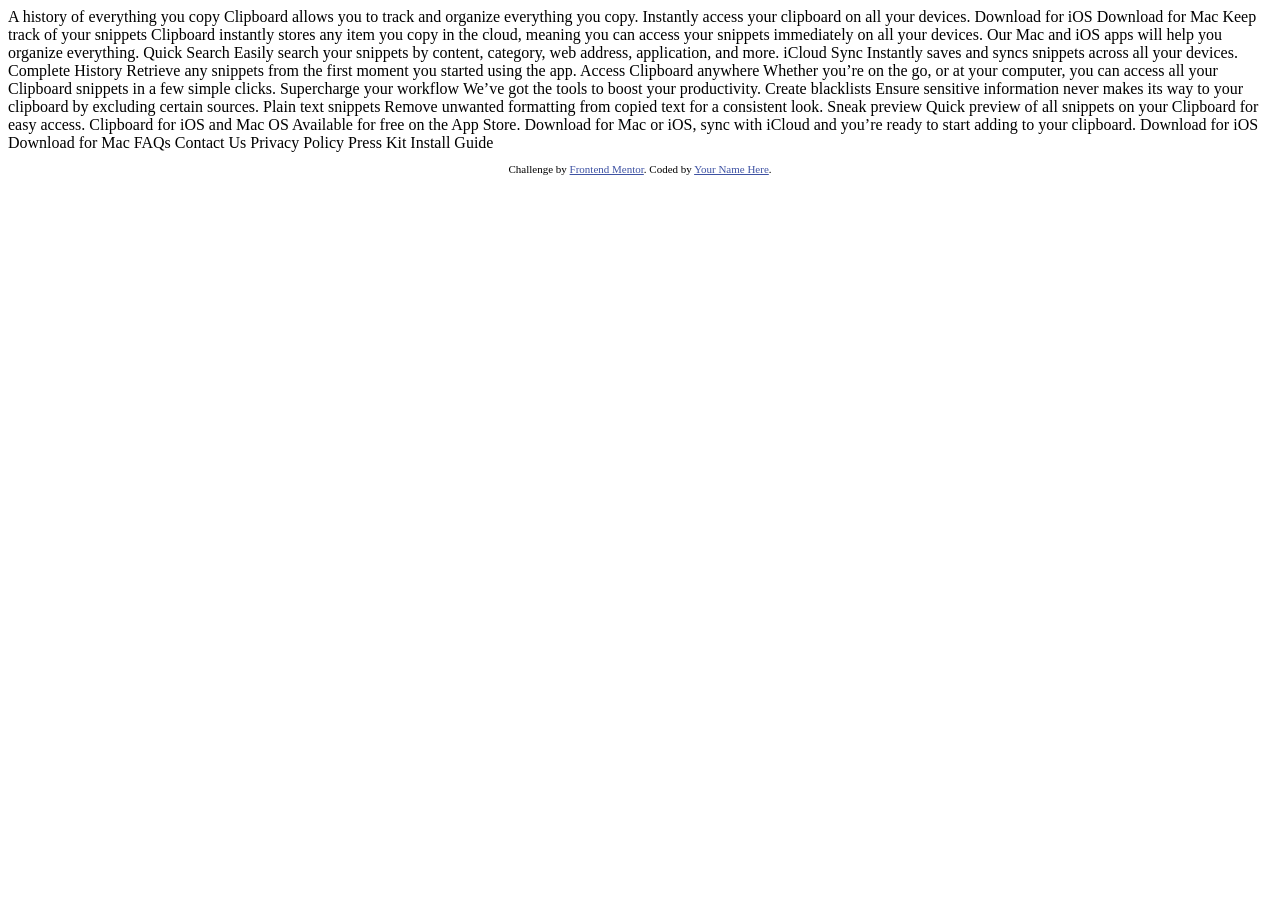
==== index.html @ 38773b44 "First real commit" ====
<!DOCTYPE html>
<html lang="en">
<head>
  <meta charset="UTF-8">
  <meta name="viewport" content="width=device-width, initial-scale=1.0"> <!-- displays site properly based on user's device -->

  <link rel="icon" type="image/png" sizes="32x32" href="./images/favicon-32x32.png">
  
  <title>Frontend Mentor | Clipboard landing page</title>

  <!-- Feel free to remove these styles or customise in your own stylesheet 👍 -->
  <style>
    .attribution { font-size: 11px; text-align: center; }
    .attribution a { color: hsl(228, 45%, 44%); }
  </style>
</head>
<body>

  A history of everything you copy

  Clipboard allows you to track and organize everything you 
  copy. Instantly access your clipboard on all your devices.

  Download for iOS
  Download for Mac

  Keep track of your snippets

  Clipboard instantly stores any item you copy in the cloud, 
  meaning you can access your snippets immediately on all your 
  devices. Our Mac and iOS apps will help you organize everything.

  Quick Search

  Easily search your snippets by content, category, web address, application, and more.

  iCloud Sync

  Instantly saves and syncs snippets across all your devices.

  Complete History

  Retrieve any snippets from the first moment you started using the app.

  Access Clipboard anywhere

  Whether you’re on the go, or at your computer, you can access all your Clipboard 
  snippets in a few simple clicks.

  Supercharge your workflow

  We’ve got the tools to boost your productivity.

  Create blacklists

  Ensure sensitive information never makes its way to your clipboard by excluding certain sources.

  Plain text snippets

  Remove unwanted formatting from copied text for a consistent look.

  Sneak preview

  Quick preview of all snippets on your Clipboard for easy access.

  Clipboard for iOS and Mac OS

  Available for free on the App Store. Download for Mac or iOS, sync with iCloud 
  and you’re ready to start adding to your clipboard.

  Download for iOS
  Download for Mac

  FAQs
  Contact Us
  Privacy Policy
  Press Kit
  Install Guide
  
  <footer>
    <p class="attribution">
      Challenge by <a href="https://www.frontendmentor.io?ref=challenge" target="_blank">Frontend Mentor</a>. 
      Coded by <a href="#">Your Name Here</a>.
    </p>
  </footer>
</body>
</html>
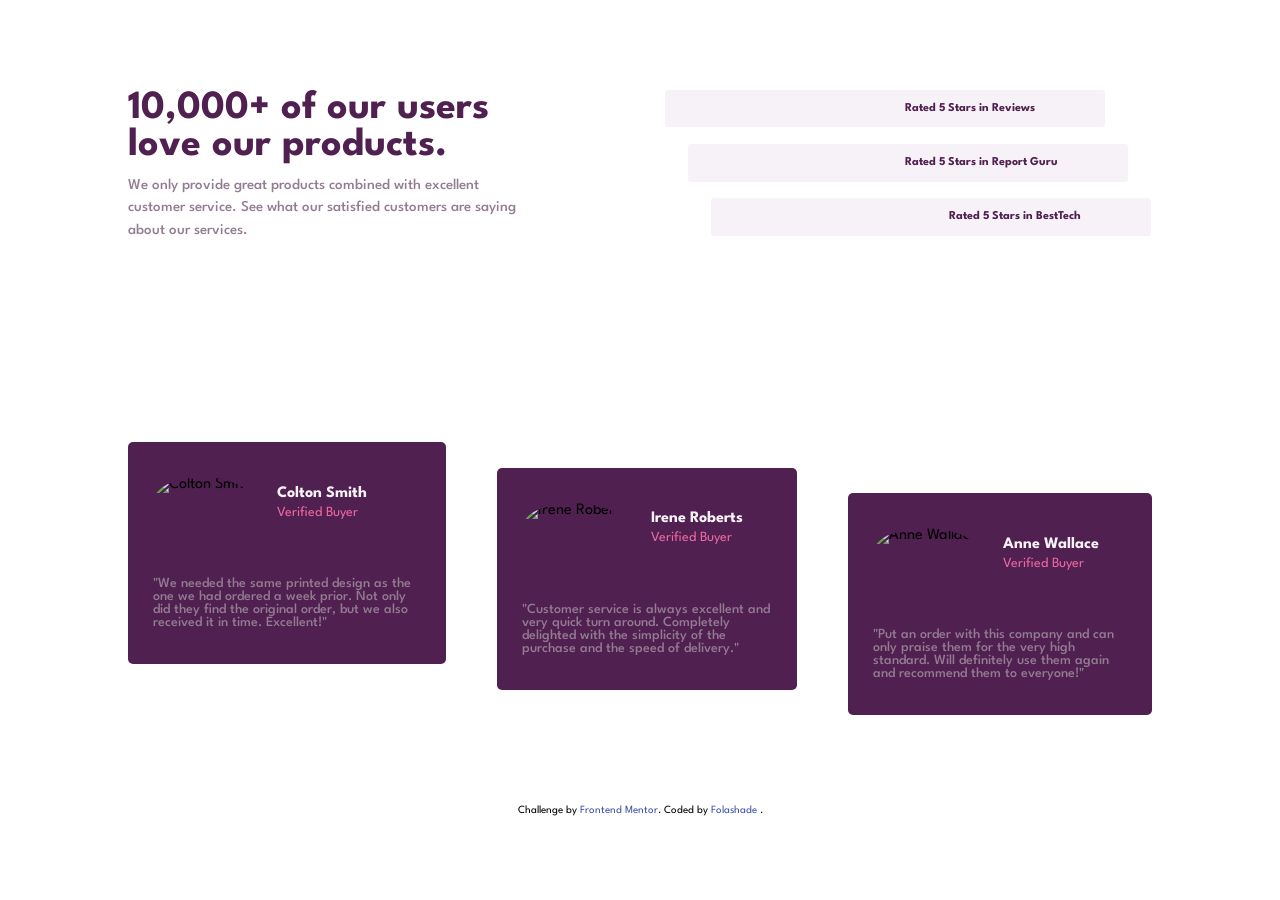
==== commit dae635fe: "HTML code updated, CSS file added" ====
--- a/index.html
+++ b/index.html
@@ -1,87 +1,131 @@
 <!DOCTYPE html>
 <html lang="en">
-<head>
-  <meta charset="UTF-8">
-  <meta name="viewport" content="width=device-width, initial-scale=1.0"> <!-- displays site properly based on user's device -->
+  <head>
+    <meta charset="UTF-8" />
+    <meta name="viewport" content="width=device-width, initial-scale=1.0" />
+    <!-- displays site properly based on user's device -->
 
-  <link rel="icon" type="image/png" sizes="32x32" href="./images/favicon-32x32.png">
+    <link
+      rel="icon"
+      type="image/png"
+      sizes="32x32"
+      border-radius = "50%"
+      href="./images/cover.png"
+    />
+    <link rel="stylesheet" href="index.css">
+
+    <title>Frontend Mentor | Social proof section</title>
+
+    <!-- Feel free to remove these styles or customise in your own stylesheet 👍 -->
+    <style>
+      .attribution {
+        font-size: 11px;
+        text-align: center;
+      }
+      .attribution a {
+        color: hsl(228, 45%, 44%);
+        text-decoration: none;
+      }
+    </style>
+  </head>
+  <body>
+    <div class="container">
+      <div class="one">
+      <h1> 
+        10,000+ of our users love our products.
+      </h1>
+      <p class="one-one">
+        We only provide great products combined with excellent customer service.
+        See what our satisfied customers are saying about our services.
+      </p>
+      </div>
+      <div class="two">
+        <div class="two-one">
+         <div> <img src="images/icon-star.svg" class="star" alt="">
+            <img src="images/icon-star.svg" class="star" alt="">
+            <img src="images/icon-star.svg" class="star" alt="">
+            <img src="images/icon-star.svg" class="star" alt="">
+            <img src="images/icon-star.svg" class="star" alt="">
+          </div>
+          <p>Rated 5 Stars in Reviews</p>
+        </div>
+      
+        <div class="two-two">
+         <div> <img src="images/icon-star.svg" class="star" alt="">
+            <img src="images/icon-star.svg" class="star" alt="">
+            <img src="images/icon-star.svg" class="star" alt="">
+            <img src="images/icon-star.svg" class="star" alt="">
+            <img src="images/icon-star.svg" class="star" alt="">
+          </div>
+          <p>Rated 5 Stars in Report Guru</p> 
   
-  <title>Frontend Mentor | Clipboard landing page</title>
+      </div>
+      
+        <div class="two-three">
+         <div> <img src="images/icon-star.svg" class="star" alt="">
+            <img src="images/icon-star.svg" class="star" alt="">
+            <img src="images/icon-star.svg" class="star" alt="">
+            <img src="images/icon-star.svg" class="star" alt="">
+            <img src="images/icon-star.svg" class="star" alt="">
+          </div>
+          <p>Rated 5 Stars in BestTech</p>
+        </div>
+      
+    </div>
 
-  <!-- Feel free to remove these styles or customise in your own stylesheet 👍 -->
-  <style>
-    .attribution { font-size: 11px; text-align: center; }
-    .attribution a { color: hsl(228, 45%, 44%); }
-  </style>
-</head>
-<body>
+      <div class="three">
+    <div class="three-one">
+      <div class="stats">
+        <img src="images/image-colton.jpg" alt="Colton Smith" class="profile-image">
+        
+        <div class="name-status">
+          <p class="name">Colton Smith</p>
+          <p class="buyer">Verified Buyer</p>
+        </div>
 
-  A history of everything you copy
+      </div>
+      <p class="body">
+        "We needed the same printed design as the one we had ordered a week prior.
+        Not only did they find the original order, but we also received it in time.
+        Excellent!"
+      </p>
+    </div>
+    <div class="three-two">
+      <div class="stats">
+        <img src="images/image-irene.jpg" alt="Irene Roberts" class="profile-image">
+        <div class="name-status">
+          <p class="name">Irene Roberts</p>
+          <p class="buyer">Verified Buyer</p>
+        </div>
+      </div>
+      <p class="body">
+        "Customer service is always excellent and very quick turn around. Completely
+        delighted with the simplicity of the purchase and the speed of delivery."
+      </p>
+    </div>
+    <div class="three-three">
+      <div class="stats">
+        <img src="images/image-anne.jpg" alt="Anne Wallace" class="profile-image">
+        <div class="name-status">
+          <p class="name">Anne Wallace</p>
+          <p class="buyer">Verified Buyer</p>
+        </div>
+      </div>
+      <p class="body">
+        "Put an order with this company and can only praise them for the very high
+        standard. Will definitely use them again and recommend them to everyone!"
+      </p>
+    </div>  
+      </div>
+    </div>
+  
+    
 
-  Clipboard allows you to track and organize everything you 
-  copy. Instantly access your clipboard on all your devices.
-
-  Download for iOS
-  Download for Mac
-
-  Keep track of your snippets
-
-  Clipboard instantly stores any item you copy in the cloud, 
-  meaning you can access your snippets immediately on all your 
-  devices. Our Mac and iOS apps will help you organize everything.
-
-  Quick Search
-
-  Easily search your snippets by content, category, web address, application, and more.
-
-  iCloud Sync
-
-  Instantly saves and syncs snippets across all your devices.
-
-  Complete History
-
-  Retrieve any snippets from the first moment you started using the app.
-
-  Access Clipboard anywhere
-
-  Whether you’re on the go, or at your computer, you can access all your Clipboard 
-  snippets in a few simple clicks.
-
-  Supercharge your workflow
-
-  We’ve got the tools to boost your productivity.
-
-  Create blacklists
-
-  Ensure sensitive information never makes its way to your clipboard by excluding certain sources.
-
-  Plain text snippets
-
-  Remove unwanted formatting from copied text for a consistent look.
-
-  Sneak preview
-
-  Quick preview of all snippets on your Clipboard for easy access.
-
-  Clipboard for iOS and Mac OS
-
-  Available for free on the App Store. Download for Mac or iOS, sync with iCloud 
-  and you’re ready to start adding to your clipboard.
-
-  Download for iOS
-  Download for Mac
-
-  FAQs
-  Contact Us
-  Privacy Policy
-  Press Kit
-  Install Guide
-  
-  <footer>
-    <p class="attribution">
-      Challenge by <a href="https://www.frontendmentor.io?ref=challenge" target="_blank">Frontend Mentor</a>. 
-      Coded by <a href="#">Your Name Here</a>.
-    </p>
-  </footer>
-</body>
-</html>+    <div class="attribution">
+      Challenge by
+      <a href="https://www.frontendmentor.io?ref=challenge" target="_blank"
+        >Frontend Mentor</a
+      >. Coded by <a href="https://github.com/ehadsaloF" target="blank">Folashade </a>.
+    </div>
+  </body>
+</html>
--- a/index.css
+++ b/index.css
@@ -0,0 +1,626 @@
+@import url('https://fonts.googleapis.com/css2?family=Spartan:wght@400;500;600;700&display=swap');
+*{
+    box-sizing: border-box;
+    padding: 0%;
+    margin: 0%;
+    font-family: 'Spartan', 'Sans-serif';
+}
+body{
+    background-color: hsl(0, 0%, 100%);
+    background-image: url('images/bg-pattern-top-desktop.svg'), url('images/bg-pattern-bottom-desktop.svg');
+    background-position: -850px -80px ,170px 20px;
+    background-repeat: no-repeat, no-repeat;
+    background-size: cover;
+}
+.container{
+    display: grid;
+    width: 80%;
+    margin: 7% auto;
+    grid-template-columns: repeat(2,1fr);
+    grid-template-areas: "one two"
+                          "three three" ;
+    gap: 50px;
+}
+.one{
+    grid-area: one;
+    padding-right: 20%;
+}
+h1{
+    color: hsl(300, 43%, 22%);
+    font-family: 'Spartan', 'Sans-serif';
+    font-weight: 700;
+    padding-bottom: 30px;
+    font-size: 75px;
+}
+.one-one{
+    color: hsl(303, 10%, 53%);
+    font-family: 'Spartan', 'sans-serif';
+    font-size: 30px;
+    font-weight: 500;
+    line-height: 1.5em;
+}
+.two{
+    grid-area: two;
+    display: flex;
+    flex-direction: column;
+    
+    /* padding-right: 5%; */
+}
+.two-one{
+    display: flex;
+    flex-direction: row;
+    justify-content: space-between;
+    align-items: center;
+    height:25% ;
+    padding-left: 5%;
+    padding-right: 15%;
+    margin-bottom: 3.5% ;
+    width: 95%;
+    border: none;
+    border-radius: 10px;
+    background-color: hsl(300, 24%, 96%);
+    
+}
+.two-two{
+    display: flex;
+    flex-direction: row;
+    justify-content: space-between;
+    align-items: center;
+    height:25% ;
+    padding-left: 5%;
+    padding-right: 10%;
+    margin-bottom: 3.5% ;
+    margin-left: 5%;
+    width: 95%;
+    border: none;
+    border-radius: 10px;
+    background-color: hsl(300, 24%, 96%);
+}
+.two-three{
+    display: flex;
+    flex-direction: row;
+    justify-content: space-between;
+    align-items: center;
+    height:25% ;
+    padding-left: 5%;
+    padding-right: 10%;
+    margin-left: 10%;
+    width: 95%; 
+    border: none;
+    border-radius: 10px;
+    background-color: hsl(300, 24%, 96%);
+}
+
+.two-one p{
+    color: hsl(300, 43%, 22%);
+    font-size: 20px;
+    font-weight: 700;
+}
+.two-two p{
+    color: hsl(300, 43%, 22%);
+    font-size: 20px;
+    font-weight: 700;
+}
+.two-three p{
+    color: hsl(300, 43%, 22%);
+    font-size: 20px;
+    font-weight: 700;
+}
+.star{
+    padding-right: 7px;
+    height: 18px;
+}
+.three{
+    grid-area: three;
+    display: flex;
+    flex-direction: row;
+    justify-content: space-evenly;
+    align-items: center;
+    margin-top: 100px;
+}
+.three-one{
+    border: none;
+    border-radius: 15px;
+    padding: 50px 45px;
+    background-color: hsl(300, 43%, 22%);
+    margin-right: 5%;
+}
+.three-two{
+    border: none;
+    border-radius: 15px;
+    padding: 50px 45px;
+    background-color: hsl(300, 43%, 22%);
+    margin-right: 5%;
+    margin-top: 5%;
+}
+.three-three{
+    border: none;
+    border-radius: 15px;
+    padding: 50px 45px;
+    background-color: hsl(300, 43%, 22%); 
+    margin-top: 10%;  
+}
+.stats{
+    display: flex;
+    flex-direction: row;
+    align-items: center;
+    margin-bottom: 60px;
+}
+.profile-image{
+    border: none;
+    border-radius: 50%;
+    height: 80px;
+    margin-right: 40px;
+}
+.name{
+    color: hsl(300, 24%, 96%);
+    font-weight: 700;
+    font-size: 26px;
+    padding-bottom: 10px;
+}
+.buyer{
+    color: hsl(333, 80%, 67%);
+    font-weight: 400;
+    font-size: 22px;
+}
+.body{
+    color: hsl(303, 10%, 53%);
+    font-size: 28px ;
+    font-weight: 500;
+}
+
+@media screen and (max-width: 1502px){
+    body{
+        background-color: hsl(0, 0%, 100%);
+        background-image: url('images/bg-pattern-top-desktop.svg'), url('images/bg-pattern-bottom-desktop.svg');
+        background-position: -850px -80px ,170px 20px;
+        background-repeat: no-repeat, no-repeat;
+        background-size: cover;
+    }
+    .container{
+        display: grid;
+        width: 80%;
+        margin: 7% auto;
+        grid-template-columns: repeat(2,1fr);
+        grid-template-areas: "one two"
+                              "three three" ;
+        gap: 50px;
+    }
+    .one{
+        grid-area: one;
+        padding-right: 20%;
+    }
+    h1{
+        color: hsl(300, 43%, 22%);
+        font-family: 'Spartan', 'Sans-serif';
+        font-weight: 700;
+        padding-bottom: 10px;
+        font-size: 40px;
+    }
+    .one-one{
+        color: hsl(303, 10%, 53%);
+        font-family: 'Spartan', 'sans-serif';
+        font-size: 15px;
+        font-weight: 500;
+        line-height: 1.5em;
+    }
+    .two{
+        grid-area: two;
+        display: flex;
+        flex-direction: column;
+        padding-right: 5%;
+    }
+    .two-one{
+        display: flex;
+        flex-direction: row;
+        justify-content: space-between;
+        align-items: center;
+        height:25% ;
+        padding-left: 5%;
+        padding-right: 15%;
+        margin-bottom: 3.5% ;
+        width: 95%;
+        border: none;
+        border-radius: 3px;
+        background-color: hsl(300, 24%, 96%);
+        
+    }
+    .two-two{
+        display: flex;
+        flex-direction: row;
+        justify-content: space-between;
+        align-items: center;
+        height:25% ;
+        padding-left: 5%;
+        padding-right: 15%;
+        margin-bottom: 3.5% ;
+        margin-left: 5%;
+        width: 95%;
+        border: none;
+        border-radius: 3px;
+        background-color: hsl(300, 24%, 96%);
+    }
+    .two-three{
+        display: flex;
+        flex-direction: row;
+        justify-content: space-between;
+        align-items: center;
+        height:25% ;
+        padding-left: 5%;
+        padding-right: 15%;
+        margin-left: 10%;
+        width: 95%; 
+        border: none;
+        border-radius: 3px;
+        background-color: hsl(300, 24%, 96%);
+    }
+    
+    .two-one p{
+        color: hsl(300, 43%, 22%);
+        font-size: 12px;
+        font-weight: 700;
+    }
+    .two-two p{
+        color: hsl(300, 43%, 22%);
+        font-size: 12px;
+        font-weight: 700;
+    }
+    .two-three p{
+        color: hsl(300, 43%, 22%);
+        font-size: 12px;
+        font-weight: 700;
+    }
+    .star{
+        padding-right: 10px;
+        height: 15px;
+    }
+    .three{
+        grid-area: three;
+        display: flex;
+        flex-direction: row;
+        justify-content: space-evenly;
+        align-items: center;
+    }
+    .three-one{
+        border: none;
+        border-radius: 5px;
+        padding: 35px 25px;
+        background-color: hsl(300, 43%, 22%);
+        margin-right: 5%;
+    }
+    .three-two{
+        border: none;
+        border-radius: 5px;
+        padding: 35px 25px;
+        background-color: hsl(300, 43%, 22%);
+        margin-right: 5%;
+        margin-top: 5%;
+    }
+    .three-three{
+        border: none;
+        border-radius: 5px;
+        padding: 35px 25px;
+        background-color: hsl(300, 43%, 22%); 
+        margin-top: 10%;  
+    }
+    .stats{
+        display: flex;
+        flex-direction: row;
+        align-items: center;
+        margin-bottom: 50px;
+    }
+    .profile-image{
+        border: none;
+        border-radius: 50%;
+        height: 50px;
+        margin-right: 25px;
+    }
+    .name{
+        color: hsl(300, 24%, 96%);
+        font-weight: 700;
+        font-size: 16px;
+        padding-bottom: 5px;
+    }
+    .buyer{
+        color: hsl(333, 80%, 67%);
+        font-weight: 400;
+        font-size: 14px;
+    }
+    .body{
+        color: hsl(303, 10%, 53%);
+        font-size: 14px ;
+        font-weight: 500;
+    }
+} 
+@media screen and (max-width: 1251px) {
+    .two-one, .two-two, .two-three{
+        padding-right: 8%;
+    }
+    .two-one p, .two-two p, .two-three p{
+        font-size: 13px;
+    }
+    .star{
+        padding-right: 5px;
+        height: 15px;
+    }
+    .two{
+        padding-right: 5%;
+    }
+}
+@media screen and (max-width: 1101px) {
+    h1{
+        padding-bottom: 15px;
+    }
+    .two-one, .two-two, .two-three{
+        padding-right: 5%;
+        height: 20%;
+        font-size: 20px;
+        width: 100%;
+    }
+    .two-one p, .two-two p, .two-three p{
+        font-size: 12px;
+    }
+    .star{
+        padding-right: 5px;
+        height: 14px;
+    }
+    .two{
+        padding-right: 5%;
+        padding-top: 20px;
+    }
+    .three-three, .three-one, .three-two{
+        border: none;
+        border-radius: 10px;
+        padding: 30px 20px;
+        background-color: hsl(300, 43%, 22%); 
+    }
+    .stats{
+        display: flex;
+        flex-direction: row;
+        align-items: center;
+        margin-bottom: 35px;
+    }
+    .profile-image{
+        border: none;
+        border-radius: 50%;
+        height: 40px;
+        margin-right: 25px;
+    }
+    .name{
+        color: hsl(300, 24%, 96%);
+        font-weight: 700;
+        font-size: 14px;
+        padding-bottom: 5px;
+    }
+    .buyer{
+        color: hsl(333, 80%, 67%);
+        font-weight: 400;
+        font-size: 14px;
+    }
+    .body{
+        color: hsl(303, 10%, 53%);
+        font-size: 16px ;
+        font-weight: 500;
+    }
+}
+@media screen and (max-width: 963px) {
+    .container{
+        display: block;
+        position: relative;
+        width: 80%;
+        margin: 15% auto;
+    }
+    .two-one, .two-two, .two-three{
+        padding-right: 10%;
+        margin-bottom: 60px;
+    }
+    .two-one p, .two-two p, .two-three p{
+        font-size: 12px;
+    }
+    .one{
+        padding-right: 0;
+    }
+    h1{
+        text-align: center;
+        font-size: 55px;
+        margin-bottom: 40px;
+        padding-top: 30px;
+    }
+    .one-one{
+        text-align: center;
+        font-size: 25px;
+        margin-bottom: 50px;
+    }
+    .two{
+        padding-bottom: 50px;
+    }
+    .two-two , .two-three, .two-one{
+        height: 65px ;
+        padding:auto;
+        margin-bottom: 20px ;
+        width: 100%;
+        margin-left: 0;
+        display: flex;
+        flex-direction: column;
+        justify-content: center;
+        align-items: center;
+        padding-left: 0;
+         padding-right: 0%;
+    }
+    .two-two p , .two-three p, .two-one p{
+        padding-top: 10px;
+        font-size: 20px;
+    }
+    .star{
+        height: 20px;
+    }
+    .three{
+        grid-area: three;
+        display: flex;
+        flex-direction: column;
+        align-items: center;
+        /* margin-top: 35px; */
+    }
+    .three-one{
+        border: none;
+        border-radius: 10px;
+        padding: 30px 20px;
+        background-color: hsl(300, 43%, 22%);
+        margin-right: 0%;
+    }
+    .three-two{
+        border: none;
+        border-radius: 10px;
+        padding: 30px 20px;
+        background-color: hsl(300, 43%, 22%);
+        margin-top: 20px;
+        margin-right: 0%;
+    }
+    .three-three{
+        border: none;
+        border-radius: 10px;
+        padding: 30px 20px;
+        background-color: hsl(300, 43%, 22%); 
+        margin-top: 20px;  
+    }
+    .stats{
+        display: flex;
+        flex-direction: row;
+        align-items: center;
+        margin-bottom: 30px;
+    }
+    .profile-image{
+        border: none;
+        border-radius: 50%;
+        height: 50px;
+        margin-right: 15px;
+    }
+    .name{
+        color: hsl(300, 24%, 96%);
+        font-weight: 700;
+        font-size: 14px;
+        padding-bottom: 5px;
+    }
+    .buyer{
+        color: hsl(333, 80%, 67%);
+        font-weight: 400;
+        font-size: 12px;
+    }
+    .body{
+        color: hsl(303, 10%, 53%);
+        font-size: 18px ;
+        font-weight: 500;
+    }
+    .two{
+        padding-right: 0%;
+    }
+}
+@media screen and (max-width: 425px) {
+    body{
+        background-color: hsl(0, 0%, 100%);
+        background-image: url('images/bg-pattern-top-mobile.svg'), url('images/bg-pattern-bottom-mobile.svg');
+        background-position: 100%0% ,0%100%;
+        background-repeat: no-repeat, no-repeat;
+        background-size: cover;
+    }
+    .container{
+        display: block;
+        position: relative;
+        width: 80%;
+        margin: 15% auto;
+    }
+    .one{
+        padding-right: 0;
+    }
+    h1{
+        text-align: center;
+        font-size: 30px;
+        margin-bottom: 20px;
+        padding-top: 40px;
+    }
+    .one-one{
+     text-align: center;
+     font-size: 14px;
+     margin-bottom: 35px;
+    }
+    .two-two , .two-three, .two-one{
+        height: 40px ;
+        padding:auto;
+        margin-bottom: 35px ;
+        width: 100%;
+        margin-left: 0;
+        display: flex;
+        flex-direction: column;
+        justify-content: center;
+        align-items: center;
+        padding-left: 0;
+         padding-right: 0%;
+         height: 55px;
+    }
+    .two-two p , .two-three p, .two-one p{
+        padding-top: 7px;
+        font-size: 14px;
+    }
+    .three{
+        grid-area: three;
+        display: flex;
+        flex-direction: column;
+        align-items: center;
+        margin-top: 35px;
+    }
+    .three-one{
+        border: none;
+        border-radius: 5px;
+        padding: 25px 15px;
+        background-color: hsl(300, 43%, 22%);
+        margin-right: 0%;
+    }
+    .three-two{
+        border: none;
+        border-radius: 5px;
+        padding: 25px 15px;
+        background-color: hsl(300, 43%, 22%);
+        margin-top: 20px;
+        margin-right: 0%;
+    }
+    .three-three{
+        border: none;
+        border-radius: 5px;
+        padding: 25px 15px;
+        background-color: hsl(300, 43%, 22%); 
+        margin-top: 20px;  
+        width: 100%;
+    }
+    .stats{
+        display: flex;
+        flex-direction: row;
+        align-items: center;
+        margin-bottom: 15px;
+    }
+    .profile-image{
+        border: none;
+        border-radius: 50%;
+        height: 35px;
+        margin-right: 15px;
+    }
+    .name{
+        color: hsl(300, 24%, 96%);
+        font-weight: 700;
+        font-size: 12px;
+        padding-bottom: 5px;
+    }
+    .buyer{
+        color: hsl(333, 80%, 67%);
+        font-weight: 400;
+        font-size: 10px;
+    }
+    .body{
+        color: hsl(303, 10%, 53%);
+        font-size: 12px ;
+        font-weight: 500;
+    }
+    .two{
+        padding-right: 0%;
+    }
+
+}
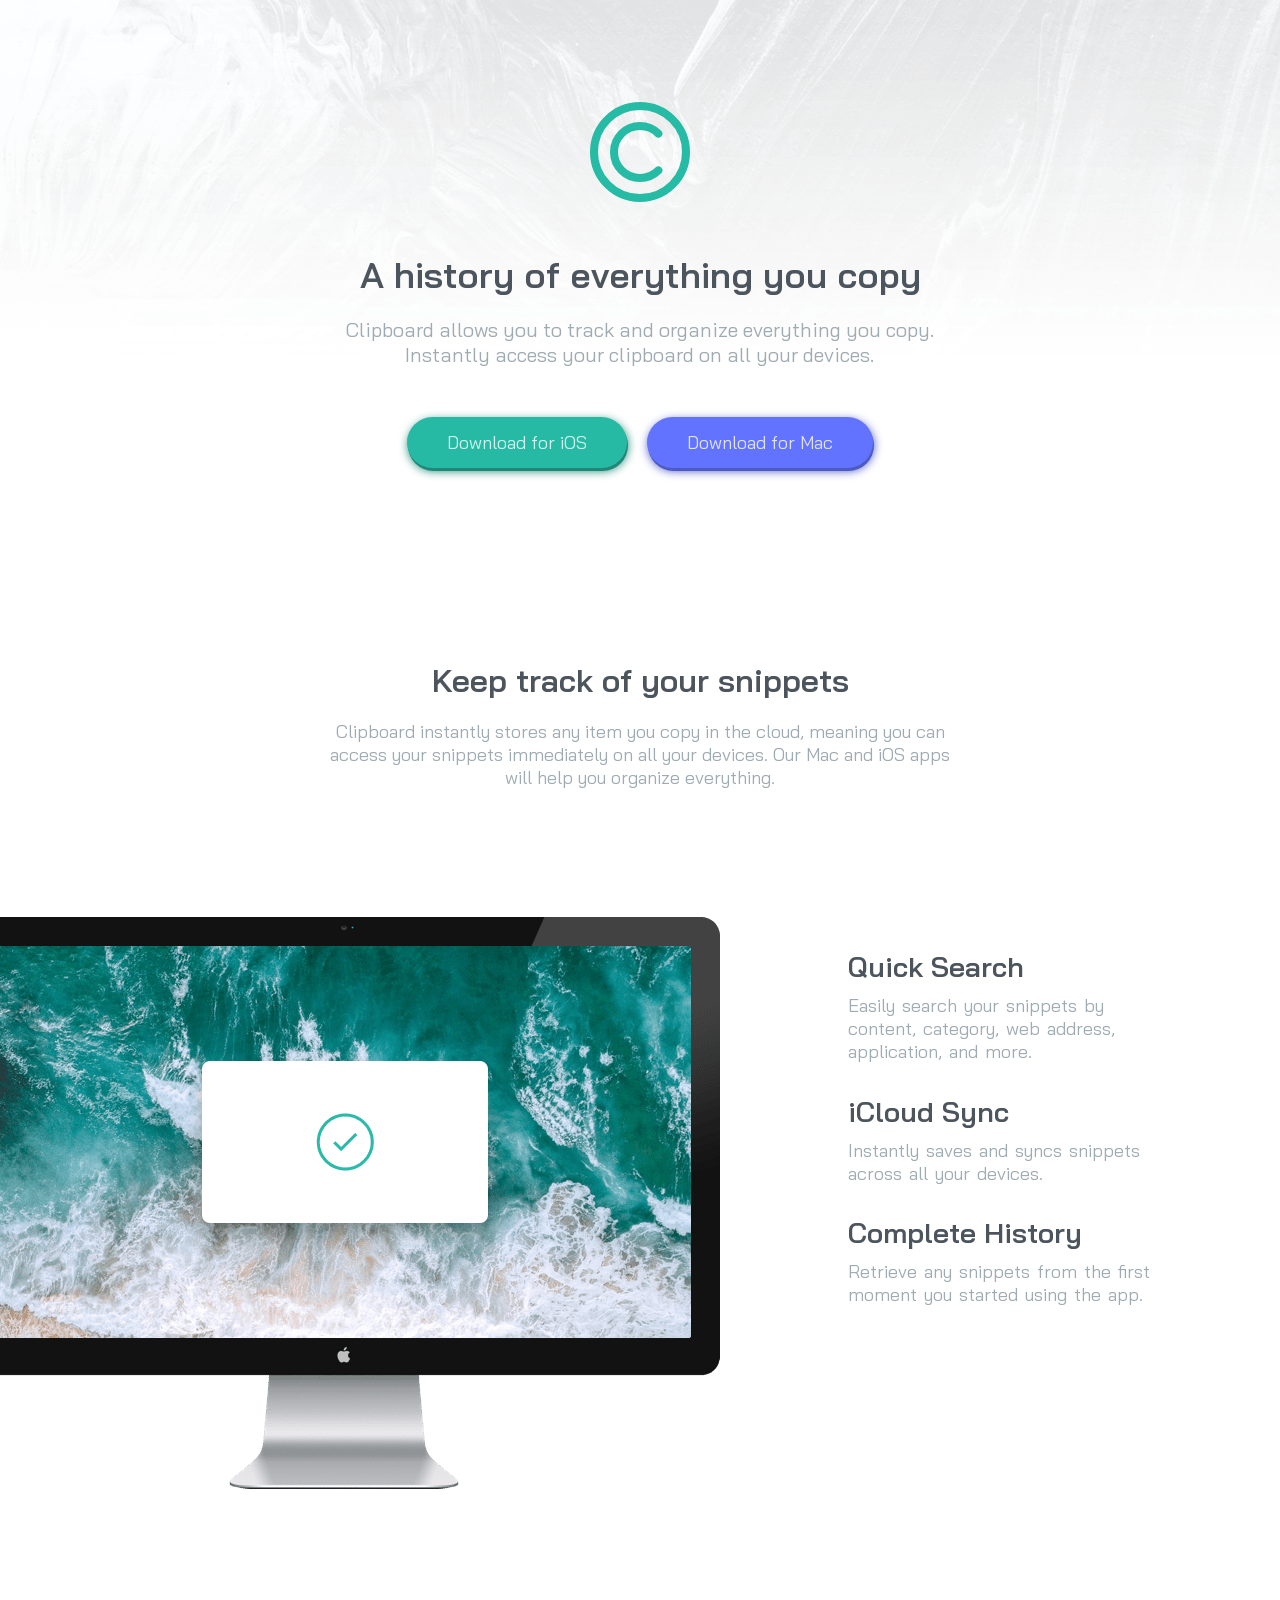
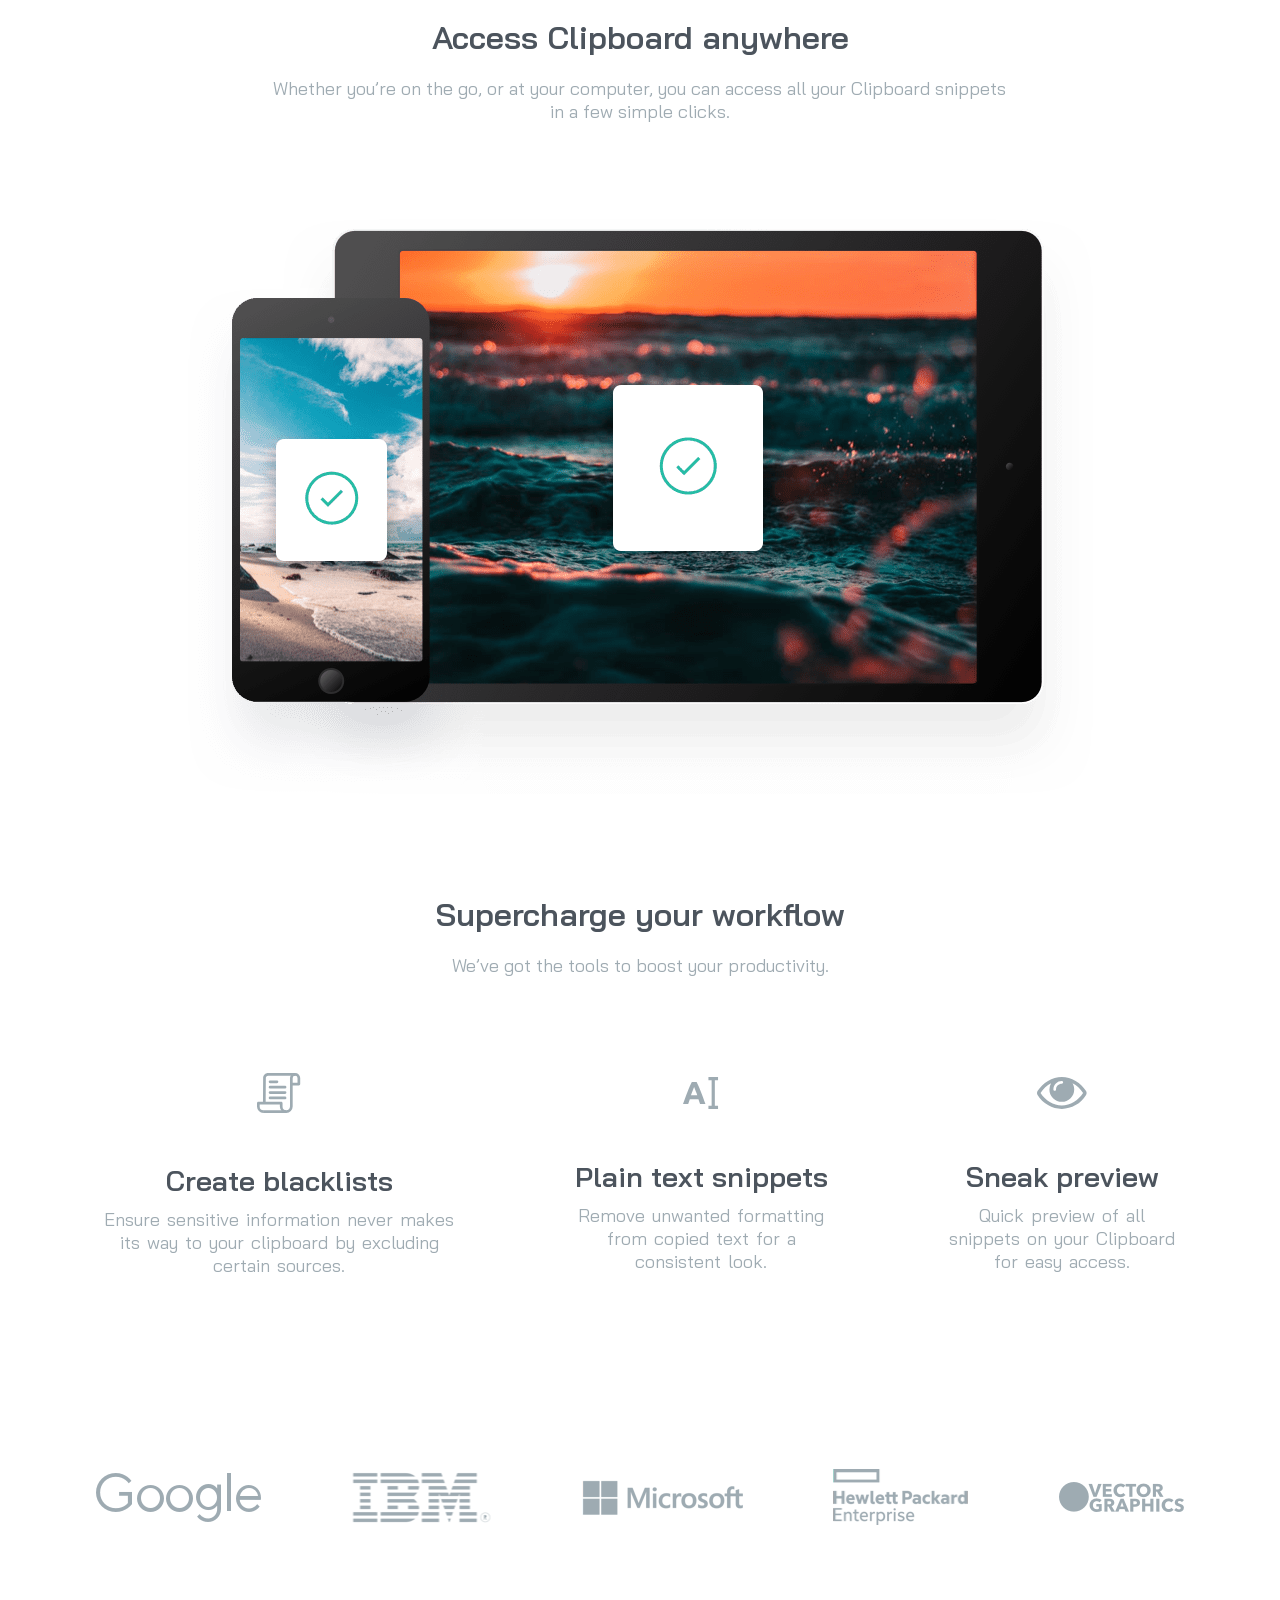
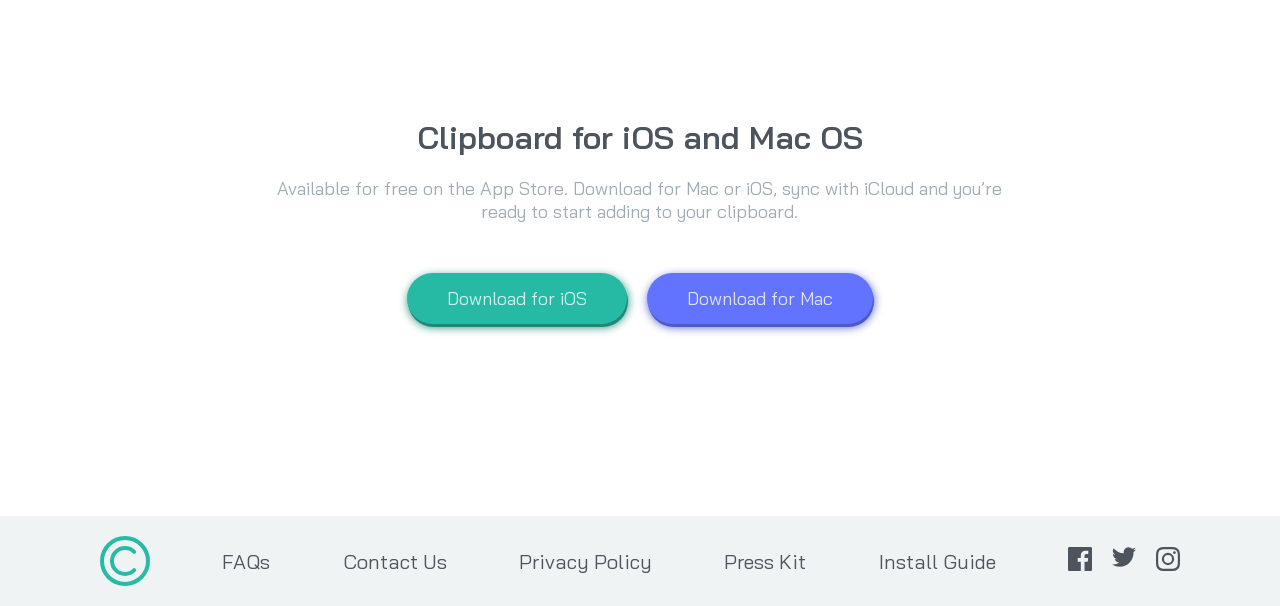
==== commit cc478922: "Third commit CSS done for 1440px screen size" ====
--- a/index.html
+++ b/index.html
@@ -1,131 +1,167 @@
 <!DOCTYPE html>
 <html lang="en">
-  <head>
-    <meta charset="UTF-8" />
-    <meta name="viewport" content="width=device-width, initial-scale=1.0" />
-    <!-- displays site properly based on user's device -->
+<head>
+  <meta charset="UTF-8">
+  <meta name="viewport" content="width=device-width, initial-scale=1.0"> <!-- displays site properly based on user's device -->
 
-    <link
-      rel="icon"
-      type="image/png"
-      sizes="32x32"
-      border-radius = "50%"
-      href="./images/cover.png"
-    />
-    <link rel="stylesheet" href="index.css">
+  <link rel="icon" type="image/png" sizes="32x32" href="./images/favicon-32x32.png">
+  <link rel="stylesheet" href="index.css">
+  <title>Frontend Mentor | Clipboard landing page</title>
 
-    <title>Frontend Mentor | Social proof section</title>
+  <!-- Feel free to remove these styles or customise in your own stylesheet 👍 -->
+  <style>
+    .attribution { font-size: 11px; text-align: center; }
+    .attribution a { color: hsl(228, 45%, 44%); }
+  </style>
+</head>
+<body>
+  <div class="container">
 
-    <!-- Feel free to remove these styles or customise in your own stylesheet 👍 -->
-    <style>
-      .attribution {
-        font-size: 11px;
-        text-align: center;
-      }
-      .attribution a {
-        color: hsl(228, 45%, 44%);
-        text-decoration: none;
-      }
-    </style>
-  </head>
-  <body>
-    <div class="container">
-      <div class="one">
-      <h1> 
-        10,000+ of our users love our products.
-      </h1>
-      <p class="one-one">
-        We only provide great products combined with excellent customer service.
-        See what our satisfied customers are saying about our services.
+    <div class="part-one">
+
+      <img src="images/logo.svg" alt="Clipboard Logo" class="clipboard">
+      <h1 class="one-one"> A history of everything you copy </h1>
+      <p class="one-two">
+        Clipboard allows you to track and organize everything you 
+        copy. Instantly access your clipboard on all your devices.
       </p>
-      </div>
-      <div class="two">
-        <div class="two-one">
-         <div> <img src="images/icon-star.svg" class="star" alt="">
-            <img src="images/icon-star.svg" class="star" alt="">
-            <img src="images/icon-star.svg" class="star" alt="">
-            <img src="images/icon-star.svg" class="star" alt="">
-            <img src="images/icon-star.svg" class="star" alt="">
-          </div>
-          <p>Rated 5 Stars in Reviews</p>
-        </div>
-      
-        <div class="two-two">
-         <div> <img src="images/icon-star.svg" class="star" alt="">
-            <img src="images/icon-star.svg" class="star" alt="">
-            <img src="images/icon-star.svg" class="star" alt="">
-            <img src="images/icon-star.svg" class="star" alt="">
-            <img src="images/icon-star.svg" class="star" alt="">
-          </div>
-          <p>Rated 5 Stars in Report Guru</p> 
   
-      </div>
-      
-        <div class="two-three">
-         <div> <img src="images/icon-star.svg" class="star" alt="">
-            <img src="images/icon-star.svg" class="star" alt="">
-            <img src="images/icon-star.svg" class="star" alt="">
-            <img src="images/icon-star.svg" class="star" alt="">
-            <img src="images/icon-star.svg" class="star" alt="">
-          </div>
-          <p>Rated 5 Stars in BestTech</p>
-        </div>
-      
     </div>
 
-      <div class="three">
-    <div class="three-one">
-      <div class="stats">
-        <img src="images/image-colton.jpg" alt="Colton Smith" class="profile-image">
-        
-        <div class="name-status">
-          <p class="name">Colton Smith</p>
-          <p class="buyer">Verified Buyer</p>
+    <div class="buttons">
+      <button class="button-ios">Download for iOS</button>
+      <button class="button-mac">Download for Mac</button>
+    </div>
+
+    <div class="part-two">
+      <h2 class="two-one">Keep track of your snippets</h2>
+      <p class="two-two">
+        Clipboard instantly stores any item you copy in the cloud, 
+       meaning you can access your snippets immediately on all your 
+      devices. Our Mac and iOS apps will help you organize everything.
+      </p>
+
+    </div>
+    
+    <div class="part-three">
+      <img src="images/image-computer.png" alt="Computer Image" class="computer-img">
+      <div class="three-one">
+        <div class="three-one-one">
+          <h3 class="three-one-text">
+            Quick Search
+          </h3>
+          <p class="three-one-small-text">
+            Easily search your snippets by content, category, web address, application, and more.
+          </p>  
         </div>
-
+        <div class="three-one-two">
+          <h3 class="three-one-text">
+            iCloud Sync
+          </h3>
+          <p class="three-one-small-text">
+            Instantly saves and syncs snippets across all your devices.
+          </p>
+        </div>  
+        <div class="three-one-three">
+          <h3 class="three-one-text">
+            Complete History
+          </h3>
+          <p class="three-one-small-text">
+            Retrieve any snippets from the first moment you started using the app.
+          </p>
+        </div>
       </div>
-      <p class="body">
-        "We needed the same printed design as the one we had ordered a week prior.
-        Not only did they find the original order, but we also received it in time.
-        Excellent!"
+    </div>
+    <div class="part-four">
+      <h2 class="four-one">
+        Access Clipboard anywhere
+      </h2>
+      <p class="four-two">
+        Whether you’re on the go, or at your computer, you can access all your Clipboard 
+        snippets in a few simple clicks.
+      </p>
+    
+    </div>
+    <div class="part-five">
+      <img src="images/image-devices.png" alt="Devices Image" class="devices-image">
+    </div>
+    <div class="part-six">
+      <h2 class="six-one">
+        Supercharge your workflow
+      </h2>
+      <p class="six-two">
+        We’ve got the tools to boost your productivity.
       </p>
     </div>
-    <div class="three-two">
-      <div class="stats">
-        <img src="images/image-irene.jpg" alt="Irene Roberts" class="profile-image">
-        <div class="name-status">
-          <p class="name">Irene Roberts</p>
-          <p class="buyer">Verified Buyer</p>
-        </div>
+    <div class="part-seven">
+      <div class="seven-one">
+        <img src="images/icon-blacklist.svg" alt="Icons" class="icon">
+        <h4 class="seven-head">
+          Create blacklists
+        </h4>
+        <p class="seven-body">
+          Ensure sensitive information never makes its way to your clipboard by excluding certain sources.
+        </p>
       </div>
-      <p class="body">
-        "Customer service is always excellent and very quick turn around. Completely
-        delighted with the simplicity of the purchase and the speed of delivery."
-      </p>
+      <div class="seven-one">
+        <img src="images/icon-text.svg" alt="Icons" class="icon">
+        <h4 class="seven-head">
+          Plain text snippets
+        </h4>
+        <p class="seven-body">
+          Remove unwanted formatting from copied text for a consistent look.
+        </p>
+      </div>
+      <div class="seven-one-three">
+        <img src="images/icon-preview.svg" alt="Icons" class="icon">
+        <h4 class="seven-head">
+          Sneak preview
+        </h4>
+        <p class="seven-body">
+          Quick preview of all snippets on your Clipboard for easy access.
+        </p>
+      </div>  
     </div>
-    <div class="three-three">
-      <div class="stats">
-        <img src="images/image-anne.jpg" alt="Anne Wallace" class="profile-image">
-        <div class="name-status">
-          <p class="name">Anne Wallace</p>
-          <p class="buyer">Verified Buyer</p>
-        </div>
+    <div class="part-eight">
+      <img src="images/logo-google.png" alt="Google Logo" class="logos">
+      <img src="images/logo-ibm.png" alt="IBM Logo" class="logos">
+      <img src="images/logo-microsoft.png" alt="Microsoft Logo" class="logos">
+      <img src="images/logo-hp.png" alt="HP Logo" class="logos">
+      <img src="images/logo-vector-graphics.png" alt="Vector Graphics Logo" class="logos">  
+    </div>
+    <div class="part-nine">
+      <h3 class="nine-one">Clipboard for iOS and Mac OS</h3> 
+      <p class="nine-two">Available for free on the App Store. Download for Mac or iOS, sync with iCloud 
+        and you’re ready to start adding to your clipboard.</p>
+    </div>
+    <div class="buttons">
+      <button class="button-ios">Download for iOS</button>
+      <button class="button-mac">Download for Mac</button>
+    </div>
+    <footer>
+      <img src="images/logo.svg" alt="Clipboard Logo" class="footer-logo">
+      <ul>
+        <li><a href="#"> FAQs </li></a>        
+        <li><a href="#"> Contact Us</li></a>
+        <li><a href="#"> Privacy Policy</li></a>
+        <li><a href="#"> Press Kit</li></a>
+        <li><a href="#"> Install Guide</li></a>
+      </ul>
+      <div class="socials">
+        <a href="https://facebook.com"> <img src="images/icon-facebook.svg" alt="Facebook Logo" class="social-logo"></a>
+        <a href="hhtps://twitter.com"> <img src="images/icon-twitter.svg" alt="Twitter Logo" class="social-logo"></a>
+        <a href="https://instagram.com"> <img src="images/icon-instagram.svg" alt="Instagram Logo" class="social-logo-t"></a>  
       </div>
-      <p class="body">
-        "Put an order with this company and can only praise them for the very high
-        standard. Will definitely use them again and recommend them to everyone!"
-      </p>
-    </div>  
-      </div>
-    </div>
+    </footer>
+  </div>
+ 
+
   
-    
-
-    <div class="attribution">
-      Challenge by
-      <a href="https://www.frontendmentor.io?ref=challenge" target="_blank"
-        >Frontend Mentor</a
-      >. Coded by <a href="https://github.com/ehadsaloF" target="blank">Folashade </a>.
-    </div>
-  </body>
-</html>
+  <!-- <footer>
+    <p class="attribution">
+      Challenge by <a href="https://www.frontendmentor.io?ref=challenge" target="_blank">Frontend Mentor</a>. 
+      Coded by <a href="#">Your Name Here</a>.
+    </p>
+  </footer> -->
+</body>
+</html>
--- a/index.css
+++ b/index.css
@@ -1,626 +1,277 @@
-@import url('https://fonts.googleapis.com/css2?family=Spartan:wght@400;500;600;700&display=swap');
+@import url('https://fonts.googleapis.com/css2?family=Bai+Jamjuree:ital,wght@0,400;1,600&display=swap');
 *{
     box-sizing: border-box;
     padding: 0%;
     margin: 0%;
-    font-family: 'Spartan', 'Sans-serif';
+    text-decoration: none;
+    font-family:'Bai Jamjuree', sans-serif;
+    
 }
 body{
-    background-color: hsl(0, 0%, 100%);
-    background-image: url('images/bg-pattern-top-desktop.svg'), url('images/bg-pattern-bottom-desktop.svg');
-    background-position: -850px -80px ,170px 20px;
-    background-repeat: no-repeat, no-repeat;
-    background-size: cover;
+    background-image: url('images/bg-header-desktop.png');
+    background-repeat: no-repeat;
+    background-size: auto;
 }
 .container{
-    display: grid;
+    display: flex;
+    flex-direction: column;
+    align-items: center;
+    width: 100%;
+    margin: 8% auto 0% auto;
+}
+.part-one{
+    display: flex;
+    flex-direction: column;
+    align-items: center;
+}
+.clipboard{
+    height: 100px;
+}
+.one-one{
+    font-size: 36px;
+    font-weight: 600;
+    color: hsl(210, 10%, 33%) ;
+    margin-top: 50px;
+}
+.one-two{
+    font-size: 20px;
+    font-weight: 400;
+    color: hsl(201, 11%, 66%) ;
+    margin-top: 20px;
+    text-align: center;
+    width: 60%;
+}
+.buttons{
+    margin-top: 50px;
+    display: flex;
+    flex-direction: row;
+    align-items: center;
+    margin-bottom: 15%;
+}
+.button-ios{
+    border:none;
+    border-radius: 50px;
+    padding: 14px 40px;
+    font-size: 18px;
+    color:rgba(255, 255, 255, 0.8) ;
+    margin-right: 20px;
+    background-color: hsl(171, 66%, 44%);
+    box-shadow: 1px 3px 10px 0px hsl(171deg 60% 33%), 
+                1px 3px 0px 0px hsl(171deg 60% 33%);
+    transition: 75ms;
+    cursor: pointer;
+}
+.button-ios:hover{
+    transition: 75ms;
+    background-color: hsla(171, 66%, 44%, 0.8);
+    box-shadow: 1px 3px 10px 0px hsl(171deg 60% 33%, 0.8), 
+                1px 3px 0px 0px hsl(171deg 60% 33%, 0.8);
+}
+.button-mac{
+    border:none;
+    border-radius: 50px;
+    padding: 14px 40px;
+    font-size: 18px;
+    color:rgba(255, 255, 255, 0.8) ;
+    background-color: hsl(233, 100%, 69%); 
+    box-shadow: 1px 3px 10px 0px hsl(233deg 48% 53%), 
+                1px 3px 0px 0px hsl(233deg 48% 53%);
+    transition: 75ms; 
+    cursor: pointer;
+}
+.button-mac:hover{
+    transition: 75ms;
+    background-color: hsl(233, 100%, 69%, 0.8); 
+    box-shadow: 1px 3px 10px 0px hsl(233deg 48% 53%, 0.8), 
+                1px 3px 0px 0px hsl(233deg 48% 53%, 0.8); 
+}
+.part-two{
+    display: flex;
+    flex-direction: column;
+    align-items: center;
+    margin-bottom: 10%;
+}
+.two-one{
+    font-size: 32px;
+    font-weight: 600;
+    color: hsl(210, 10%, 33%) ;
+}
+.two-two{
+    font-size: 18px;
+    font-weight: 400;
+    color: hsl(201, 11%, 66%) ;
+    margin-top: 20px;
+    text-align: center;
+    width: 50%;
+}
+.part-three{
+    display: flex;
+    flex-direction: row;
+    justify-content: space-between;
+    margin-bottom: 10%;
+}
+.computer-img{
+    height: 55%;
+    margin-left: -2.5%;
+    margin-right: 10%;
+}
+.three-one{
+    margin-top: 2.5%;
+    display: flex;
+    flex-direction: column;
+}
+.three-one-one, .three-one-two, .three-one-three{
+    display: flex;
+    flex-direction: column;
+    justify-content: flex-start;
+    width: 70%;
+}
+.three-one-text{
+    font-size: 28px;
+    font-weight: 600;
+    color: hsl(210, 10%, 33%) ;
+    margin-bottom: 10px;
+}
+.three-one-small-text{
+    font-size: 18px;
+    font-weight: 400;
+    word-spacing: 2px;
+    color: hsl(201, 11%, 66%) ;
+    margin-bottom: 10%;
+}
+.part-four{
+    display: flex;
+    flex-direction: column;
+    align-items: center;
+    margin-bottom: 7.5%;
+}
+.four-one{
+    font-size: 32px;
+    font-weight: 600;
+    color: hsl(210, 10%, 33%) ; 
+}
+.four-two{
+    font-size: 18px;
+    font-weight: 400;
+    color: hsl(201, 11%, 66%) ;
+    margin-top: 20px;
+    text-align: center;
     width: 80%;
-    margin: 7% auto;
-    grid-template-columns: repeat(2,1fr);
-    grid-template-areas: "one two"
-                          "three three" ;
-    gap: 50px;
-}
-.one{
-    grid-area: one;
-    padding-right: 20%;
-}
-h1{
-    color: hsl(300, 43%, 22%);
-    font-family: 'Spartan', 'Sans-serif';
-    font-weight: 700;
-    padding-bottom: 30px;
-    font-size: 75px;
-}
-.one-one{
-    color: hsl(303, 10%, 53%);
-    font-family: 'Spartan', 'sans-serif';
-    font-size: 30px;
-    font-weight: 500;
-    line-height: 1.5em;
-}
-.two{
-    grid-area: two;
-    display: flex;
-    flex-direction: column;
-    
-    /* padding-right: 5%; */
-}
-.two-one{
-    display: flex;
-    flex-direction: row;
-    justify-content: space-between;
-    align-items: center;
-    height:25% ;
-    padding-left: 5%;
-    padding-right: 15%;
-    margin-bottom: 3.5% ;
-    width: 95%;
-    border: none;
-    border-radius: 10px;
-    background-color: hsl(300, 24%, 96%);
-    
-}
-.two-two{
-    display: flex;
-    flex-direction: row;
-    justify-content: space-between;
-    align-items: center;
-    height:25% ;
-    padding-left: 5%;
-    padding-right: 10%;
-    margin-bottom: 3.5% ;
-    margin-left: 5%;
-    width: 95%;
-    border: none;
-    border-radius: 10px;
-    background-color: hsl(300, 24%, 96%);
-}
-.two-three{
-    display: flex;
-    flex-direction: row;
-    justify-content: space-between;
-    align-items: center;
-    height:25% ;
-    padding-left: 5%;
-    padding-right: 10%;
-    margin-left: 10%;
-    width: 95%; 
-    border: none;
-    border-radius: 10px;
-    background-color: hsl(300, 24%, 96%);
+}
+.part-five{
+    margin-bottom: 7.5%;
+}
+.devices-image{
+    align-self: center;
+}
+.part-six{
+    display: flex;
+    flex-direction: column;
+    align-items: center;
+    margin-bottom: 7.5%;
+}
+.six-one{
+    font-size: 32px;
+    font-weight: 600;
+    color: hsl(210, 10%, 33%) ; 
+}
+.six-two{
+    font-size: 18px;
+    font-weight: 400;
+    color: hsl(201, 11%, 66%) ;
+    margin-top: 20px;
+    text-align: center;
+}
+.part-seven{
+    display: flex;
+    flex-direction: row;
+    justify-content: space-between;
+    width: 85%;
+    align-items: center;
+    margin-bottom: 15%;
+}
+.icon{
+    margin-bottom: 50px;
+}
+.seven-one{
+    display: flex;
+    flex-direction: column;
+    align-items: center;
+    margin-right: 10%;
+}
+.seven-one-three{
+    display: flex;
+    flex-direction: column;
+    align-items: center;
+}
+.seven-head{
+    font-size: 28px;
+    font-weight: 600;
+    color: hsl(210, 10%, 33%) ;
+    margin-bottom: 10px;
+}
+.seven-body{
+    font-size: 18px;
+    font-weight: 400;
+    word-spacing: 2px;
+    color: hsl(201, 11%, 66%) ;
+    text-align: center;
+}
+.part-eight{
+    display: flex;
+    flex-direction: row;
+    justify-content: space-between;
+    align-items: center;
+    width: 85%;
+    margin-bottom: 15%;
+}
+.part-nine{
+    display: flex;
+    flex-direction: column;
+    align-items: center;
+}
+.nine-one{
+    font-size: 32px;
+    font-weight: 600;
+    color: hsl(210, 10%, 33%) ; 
+}
+.nine-two{
+    font-size: 18px;
+    font-weight: 400;
+    color: hsl(201, 11%, 66%) ;
+    margin-top: 20px;
+    text-align: center;
+    width: 70%;
+}
+footer{
+    position: bottom;
+    display: flex;
+    flex-direction: row;
+    align-items: center;
+    justify-content: space-between;
+    background-color: hsl(195, 14%, 95%);
+    margin-bottom: 0;
+    width: 100%;
+    padding: 20px 100px;
+}
+.footer-logo{
+    height: 50px;
+}
+ul{
+    list-style: none;
+    display: contents;
+}
+li a{
+    font-size: 20px;
+    font-weight: 400;
+    color: hsl(210, 10%, 33%) ;
+    cursor: pointer;
+}
+.socials{
+    display: flex;
+    flex-direction: row;
+}
+.social-logo{
+    padding-right: 20px;
 }
 
-.two-one p{
-    color: hsl(300, 43%, 22%);
-    font-size: 20px;
-    font-weight: 700;
-}
-.two-two p{
-    color: hsl(300, 43%, 22%);
-    font-size: 20px;
-    font-weight: 700;
-}
-.two-three p{
-    color: hsl(300, 43%, 22%);
-    font-size: 20px;
-    font-weight: 700;
-}
-.star{
-    padding-right: 7px;
-    height: 18px;
-}
-.three{
-    grid-area: three;
-    display: flex;
-    flex-direction: row;
-    justify-content: space-evenly;
-    align-items: center;
-    margin-top: 100px;
-}
-.three-one{
-    border: none;
-    border-radius: 15px;
-    padding: 50px 45px;
-    background-color: hsl(300, 43%, 22%);
-    margin-right: 5%;
-}
-.three-two{
-    border: none;
-    border-radius: 15px;
-    padding: 50px 45px;
-    background-color: hsl(300, 43%, 22%);
-    margin-right: 5%;
-    margin-top: 5%;
-}
-.three-three{
-    border: none;
-    border-radius: 15px;
-    padding: 50px 45px;
-    background-color: hsl(300, 43%, 22%); 
-    margin-top: 10%;  
-}
-.stats{
-    display: flex;
-    flex-direction: row;
-    align-items: center;
-    margin-bottom: 60px;
-}
-.profile-image{
-    border: none;
-    border-radius: 50%;
-    height: 80px;
-    margin-right: 40px;
-}
-.name{
-    color: hsl(300, 24%, 96%);
-    font-weight: 700;
-    font-size: 26px;
-    padding-bottom: 10px;
-}
-.buyer{
-    color: hsl(333, 80%, 67%);
-    font-weight: 400;
-    font-size: 22px;
-}
-.body{
-    color: hsl(303, 10%, 53%);
-    font-size: 28px ;
-    font-weight: 500;
-}
-
-@media screen and (max-width: 1502px){
-    body{
-        background-color: hsl(0, 0%, 100%);
-        background-image: url('images/bg-pattern-top-desktop.svg'), url('images/bg-pattern-bottom-desktop.svg');
-        background-position: -850px -80px ,170px 20px;
-        background-repeat: no-repeat, no-repeat;
-        background-size: cover;
-    }
-    .container{
-        display: grid;
-        width: 80%;
-        margin: 7% auto;
-        grid-template-columns: repeat(2,1fr);
-        grid-template-areas: "one two"
-                              "three three" ;
-        gap: 50px;
-    }
-    .one{
-        grid-area: one;
-        padding-right: 20%;
-    }
-    h1{
-        color: hsl(300, 43%, 22%);
-        font-family: 'Spartan', 'Sans-serif';
-        font-weight: 700;
-        padding-bottom: 10px;
-        font-size: 40px;
-    }
-    .one-one{
-        color: hsl(303, 10%, 53%);
-        font-family: 'Spartan', 'sans-serif';
-        font-size: 15px;
-        font-weight: 500;
-        line-height: 1.5em;
-    }
-    .two{
-        grid-area: two;
-        display: flex;
-        flex-direction: column;
-        padding-right: 5%;
-    }
-    .two-one{
-        display: flex;
-        flex-direction: row;
-        justify-content: space-between;
-        align-items: center;
-        height:25% ;
-        padding-left: 5%;
-        padding-right: 15%;
-        margin-bottom: 3.5% ;
-        width: 95%;
-        border: none;
-        border-radius: 3px;
-        background-color: hsl(300, 24%, 96%);
-        
-    }
-    .two-two{
-        display: flex;
-        flex-direction: row;
-        justify-content: space-between;
-        align-items: center;
-        height:25% ;
-        padding-left: 5%;
-        padding-right: 15%;
-        margin-bottom: 3.5% ;
-        margin-left: 5%;
-        width: 95%;
-        border: none;
-        border-radius: 3px;
-        background-color: hsl(300, 24%, 96%);
-    }
-    .two-three{
-        display: flex;
-        flex-direction: row;
-        justify-content: space-between;
-        align-items: center;
-        height:25% ;
-        padding-left: 5%;
-        padding-right: 15%;
-        margin-left: 10%;
-        width: 95%; 
-        border: none;
-        border-radius: 3px;
-        background-color: hsl(300, 24%, 96%);
-    }
-    
-    .two-one p{
-        color: hsl(300, 43%, 22%);
-        font-size: 12px;
-        font-weight: 700;
-    }
-    .two-two p{
-        color: hsl(300, 43%, 22%);
-        font-size: 12px;
-        font-weight: 700;
-    }
-    .two-three p{
-        color: hsl(300, 43%, 22%);
-        font-size: 12px;
-        font-weight: 700;
-    }
-    .star{
-        padding-right: 10px;
-        height: 15px;
-    }
-    .three{
-        grid-area: three;
-        display: flex;
-        flex-direction: row;
-        justify-content: space-evenly;
-        align-items: center;
-    }
-    .three-one{
-        border: none;
-        border-radius: 5px;
-        padding: 35px 25px;
-        background-color: hsl(300, 43%, 22%);
-        margin-right: 5%;
-    }
-    .three-two{
-        border: none;
-        border-radius: 5px;
-        padding: 35px 25px;
-        background-color: hsl(300, 43%, 22%);
-        margin-right: 5%;
-        margin-top: 5%;
-    }
-    .three-three{
-        border: none;
-        border-radius: 5px;
-        padding: 35px 25px;
-        background-color: hsl(300, 43%, 22%); 
-        margin-top: 10%;  
-    }
-    .stats{
-        display: flex;
-        flex-direction: row;
-        align-items: center;
-        margin-bottom: 50px;
-    }
-    .profile-image{
-        border: none;
-        border-radius: 50%;
-        height: 50px;
-        margin-right: 25px;
-    }
-    .name{
-        color: hsl(300, 24%, 96%);
-        font-weight: 700;
-        font-size: 16px;
-        padding-bottom: 5px;
-    }
-    .buyer{
-        color: hsl(333, 80%, 67%);
-        font-weight: 400;
-        font-size: 14px;
-    }
-    .body{
-        color: hsl(303, 10%, 53%);
-        font-size: 14px ;
-        font-weight: 500;
-    }
-} 
-@media screen and (max-width: 1251px) {
-    .two-one, .two-two, .two-three{
-        padding-right: 8%;
-    }
-    .two-one p, .two-two p, .two-three p{
-        font-size: 13px;
-    }
-    .star{
-        padding-right: 5px;
-        height: 15px;
-    }
-    .two{
-        padding-right: 5%;
-    }
-}
-@media screen and (max-width: 1101px) {
-    h1{
-        padding-bottom: 15px;
-    }
-    .two-one, .two-two, .two-three{
-        padding-right: 5%;
-        height: 20%;
-        font-size: 20px;
-        width: 100%;
-    }
-    .two-one p, .two-two p, .two-three p{
-        font-size: 12px;
-    }
-    .star{
-        padding-right: 5px;
-        height: 14px;
-    }
-    .two{
-        padding-right: 5%;
-        padding-top: 20px;
-    }
-    .three-three, .three-one, .three-two{
-        border: none;
-        border-radius: 10px;
-        padding: 30px 20px;
-        background-color: hsl(300, 43%, 22%); 
-    }
-    .stats{
-        display: flex;
-        flex-direction: row;
-        align-items: center;
-        margin-bottom: 35px;
-    }
-    .profile-image{
-        border: none;
-        border-radius: 50%;
-        height: 40px;
-        margin-right: 25px;
-    }
-    .name{
-        color: hsl(300, 24%, 96%);
-        font-weight: 700;
-        font-size: 14px;
-        padding-bottom: 5px;
-    }
-    .buyer{
-        color: hsl(333, 80%, 67%);
-        font-weight: 400;
-        font-size: 14px;
-    }
-    .body{
-        color: hsl(303, 10%, 53%);
-        font-size: 16px ;
-        font-weight: 500;
-    }
-}
-@media screen and (max-width: 963px) {
-    .container{
-        display: block;
-        position: relative;
-        width: 80%;
-        margin: 15% auto;
-    }
-    .two-one, .two-two, .two-three{
-        padding-right: 10%;
-        margin-bottom: 60px;
-    }
-    .two-one p, .two-two p, .two-three p{
-        font-size: 12px;
-    }
-    .one{
-        padding-right: 0;
-    }
-    h1{
-        text-align: center;
-        font-size: 55px;
-        margin-bottom: 40px;
-        padding-top: 30px;
-    }
-    .one-one{
-        text-align: center;
-        font-size: 25px;
-        margin-bottom: 50px;
-    }
-    .two{
-        padding-bottom: 50px;
-    }
-    .two-two , .two-three, .two-one{
-        height: 65px ;
-        padding:auto;
-        margin-bottom: 20px ;
-        width: 100%;
-        margin-left: 0;
-        display: flex;
-        flex-direction: column;
-        justify-content: center;
-        align-items: center;
-        padding-left: 0;
-         padding-right: 0%;
-    }
-    .two-two p , .two-three p, .two-one p{
-        padding-top: 10px;
-        font-size: 20px;
-    }
-    .star{
-        height: 20px;
-    }
-    .three{
-        grid-area: three;
-        display: flex;
-        flex-direction: column;
-        align-items: center;
-        /* margin-top: 35px; */
-    }
-    .three-one{
-        border: none;
-        border-radius: 10px;
-        padding: 30px 20px;
-        background-color: hsl(300, 43%, 22%);
-        margin-right: 0%;
-    }
-    .three-two{
-        border: none;
-        border-radius: 10px;
-        padding: 30px 20px;
-        background-color: hsl(300, 43%, 22%);
-        margin-top: 20px;
-        margin-right: 0%;
-    }
-    .three-three{
-        border: none;
-        border-radius: 10px;
-        padding: 30px 20px;
-        background-color: hsl(300, 43%, 22%); 
-        margin-top: 20px;  
-    }
-    .stats{
-        display: flex;
-        flex-direction: row;
-        align-items: center;
-        margin-bottom: 30px;
-    }
-    .profile-image{
-        border: none;
-        border-radius: 50%;
-        height: 50px;
-        margin-right: 15px;
-    }
-    .name{
-        color: hsl(300, 24%, 96%);
-        font-weight: 700;
-        font-size: 14px;
-        padding-bottom: 5px;
-    }
-    .buyer{
-        color: hsl(333, 80%, 67%);
-        font-weight: 400;
-        font-size: 12px;
-    }
-    .body{
-        color: hsl(303, 10%, 53%);
-        font-size: 18px ;
-        font-weight: 500;
-    }
-    .two{
-        padding-right: 0%;
-    }
-}
-@media screen and (max-width: 425px) {
-    body{
-        background-color: hsl(0, 0%, 100%);
-        background-image: url('images/bg-pattern-top-mobile.svg'), url('images/bg-pattern-bottom-mobile.svg');
-        background-position: 100%0% ,0%100%;
-        background-repeat: no-repeat, no-repeat;
-        background-size: cover;
-    }
-    .container{
-        display: block;
-        position: relative;
-        width: 80%;
-        margin: 15% auto;
-    }
-    .one{
-        padding-right: 0;
-    }
-    h1{
-        text-align: center;
-        font-size: 30px;
-        margin-bottom: 20px;
-        padding-top: 40px;
-    }
-    .one-one{
-     text-align: center;
-     font-size: 14px;
-     margin-bottom: 35px;
-    }
-    .two-two , .two-three, .two-one{
-        height: 40px ;
-        padding:auto;
-        margin-bottom: 35px ;
-        width: 100%;
-        margin-left: 0;
-        display: flex;
-        flex-direction: column;
-        justify-content: center;
-        align-items: center;
-        padding-left: 0;
-         padding-right: 0%;
-         height: 55px;
-    }
-    .two-two p , .two-three p, .two-one p{
-        padding-top: 7px;
-        font-size: 14px;
-    }
-    .three{
-        grid-area: three;
-        display: flex;
-        flex-direction: column;
-        align-items: center;
-        margin-top: 35px;
-    }
-    .three-one{
-        border: none;
-        border-radius: 5px;
-        padding: 25px 15px;
-        background-color: hsl(300, 43%, 22%);
-        margin-right: 0%;
-    }
-    .three-two{
-        border: none;
-        border-radius: 5px;
-        padding: 25px 15px;
-        background-color: hsl(300, 43%, 22%);
-        margin-top: 20px;
-        margin-right: 0%;
-    }
-    .three-three{
-        border: none;
-        border-radius: 5px;
-        padding: 25px 15px;
-        background-color: hsl(300, 43%, 22%); 
-        margin-top: 20px;  
-        width: 100%;
-    }
-    .stats{
-        display: flex;
-        flex-direction: row;
-        align-items: center;
-        margin-bottom: 15px;
-    }
-    .profile-image{
-        border: none;
-        border-radius: 50%;
-        height: 35px;
-        margin-right: 15px;
-    }
-    .name{
-        color: hsl(300, 24%, 96%);
-        font-weight: 700;
-        font-size: 12px;
-        padding-bottom: 5px;
-    }
-    .buyer{
-        color: hsl(333, 80%, 67%);
-        font-weight: 400;
-        font-size: 10px;
-    }
-    .body{
-        color: hsl(303, 10%, 53%);
-        font-size: 12px ;
-        font-weight: 500;
-    }
-    .two{
-        padding-right: 0%;
-    }
-
-}
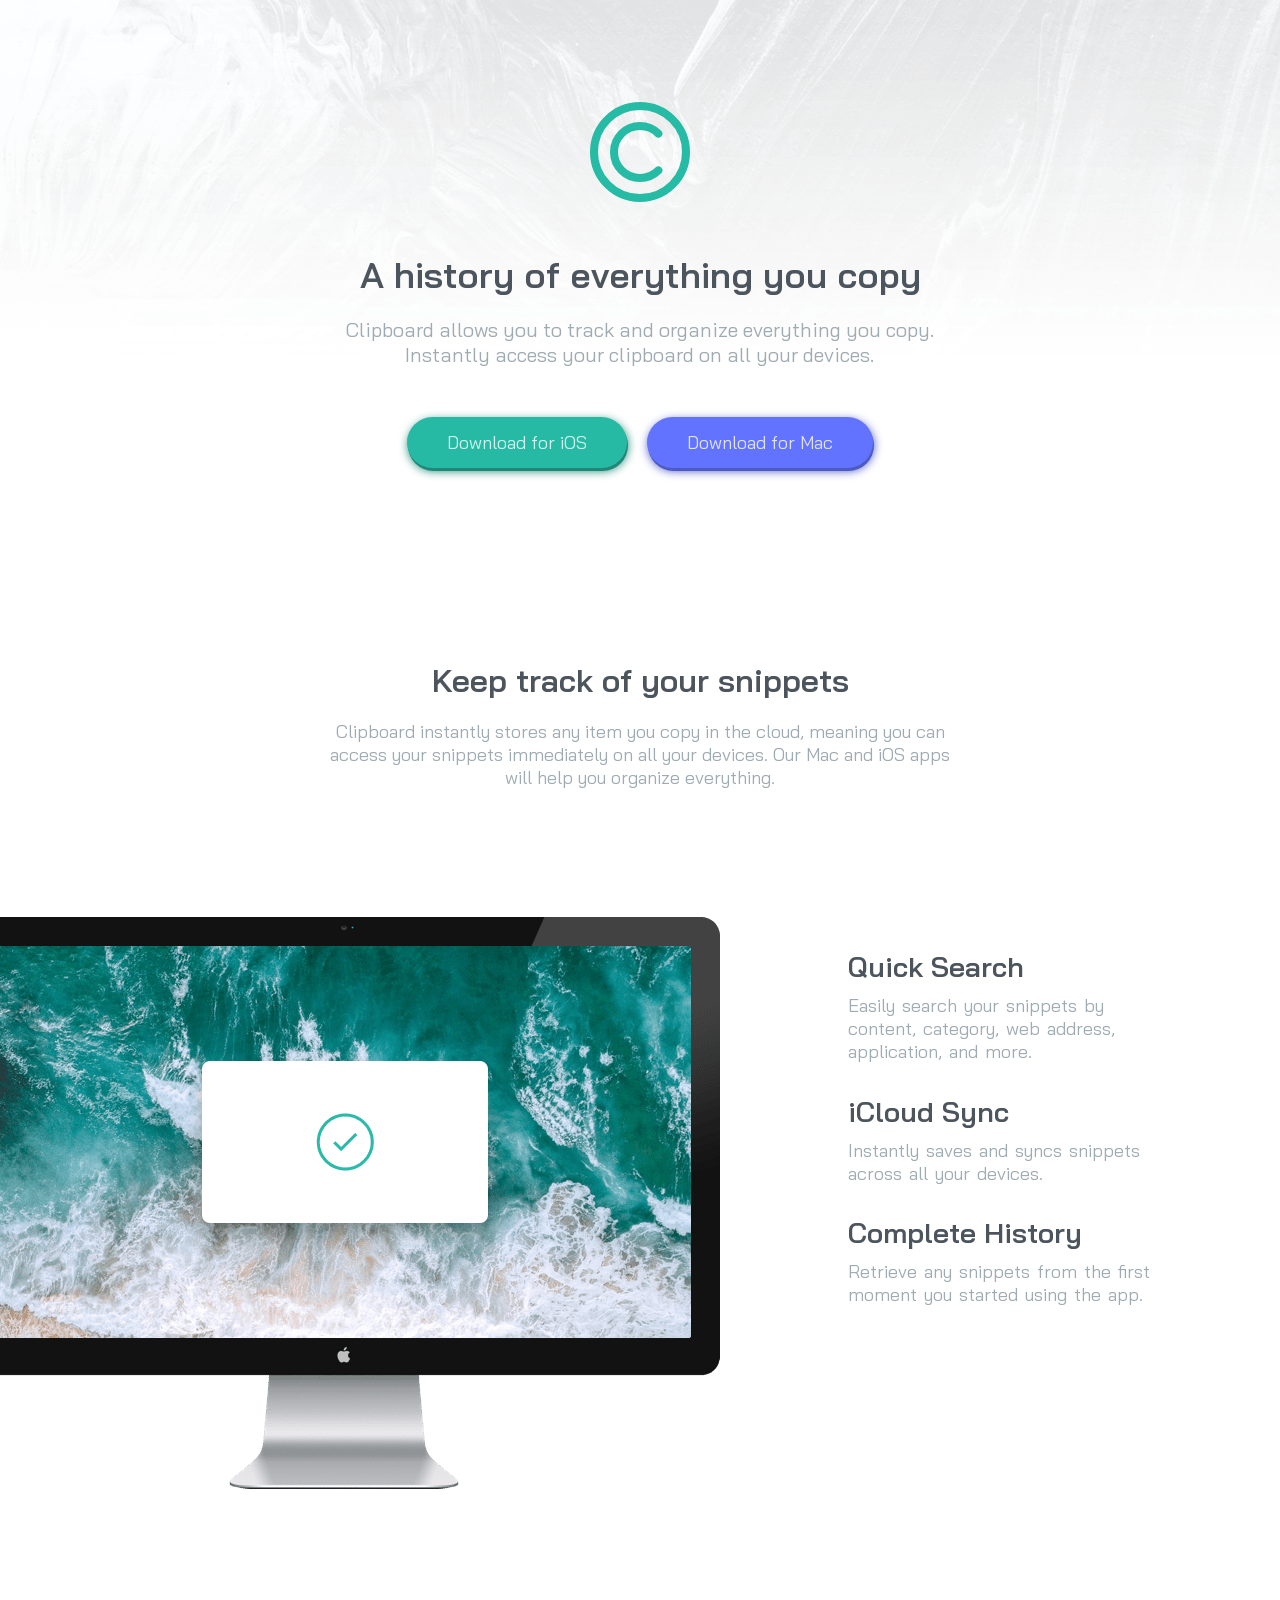
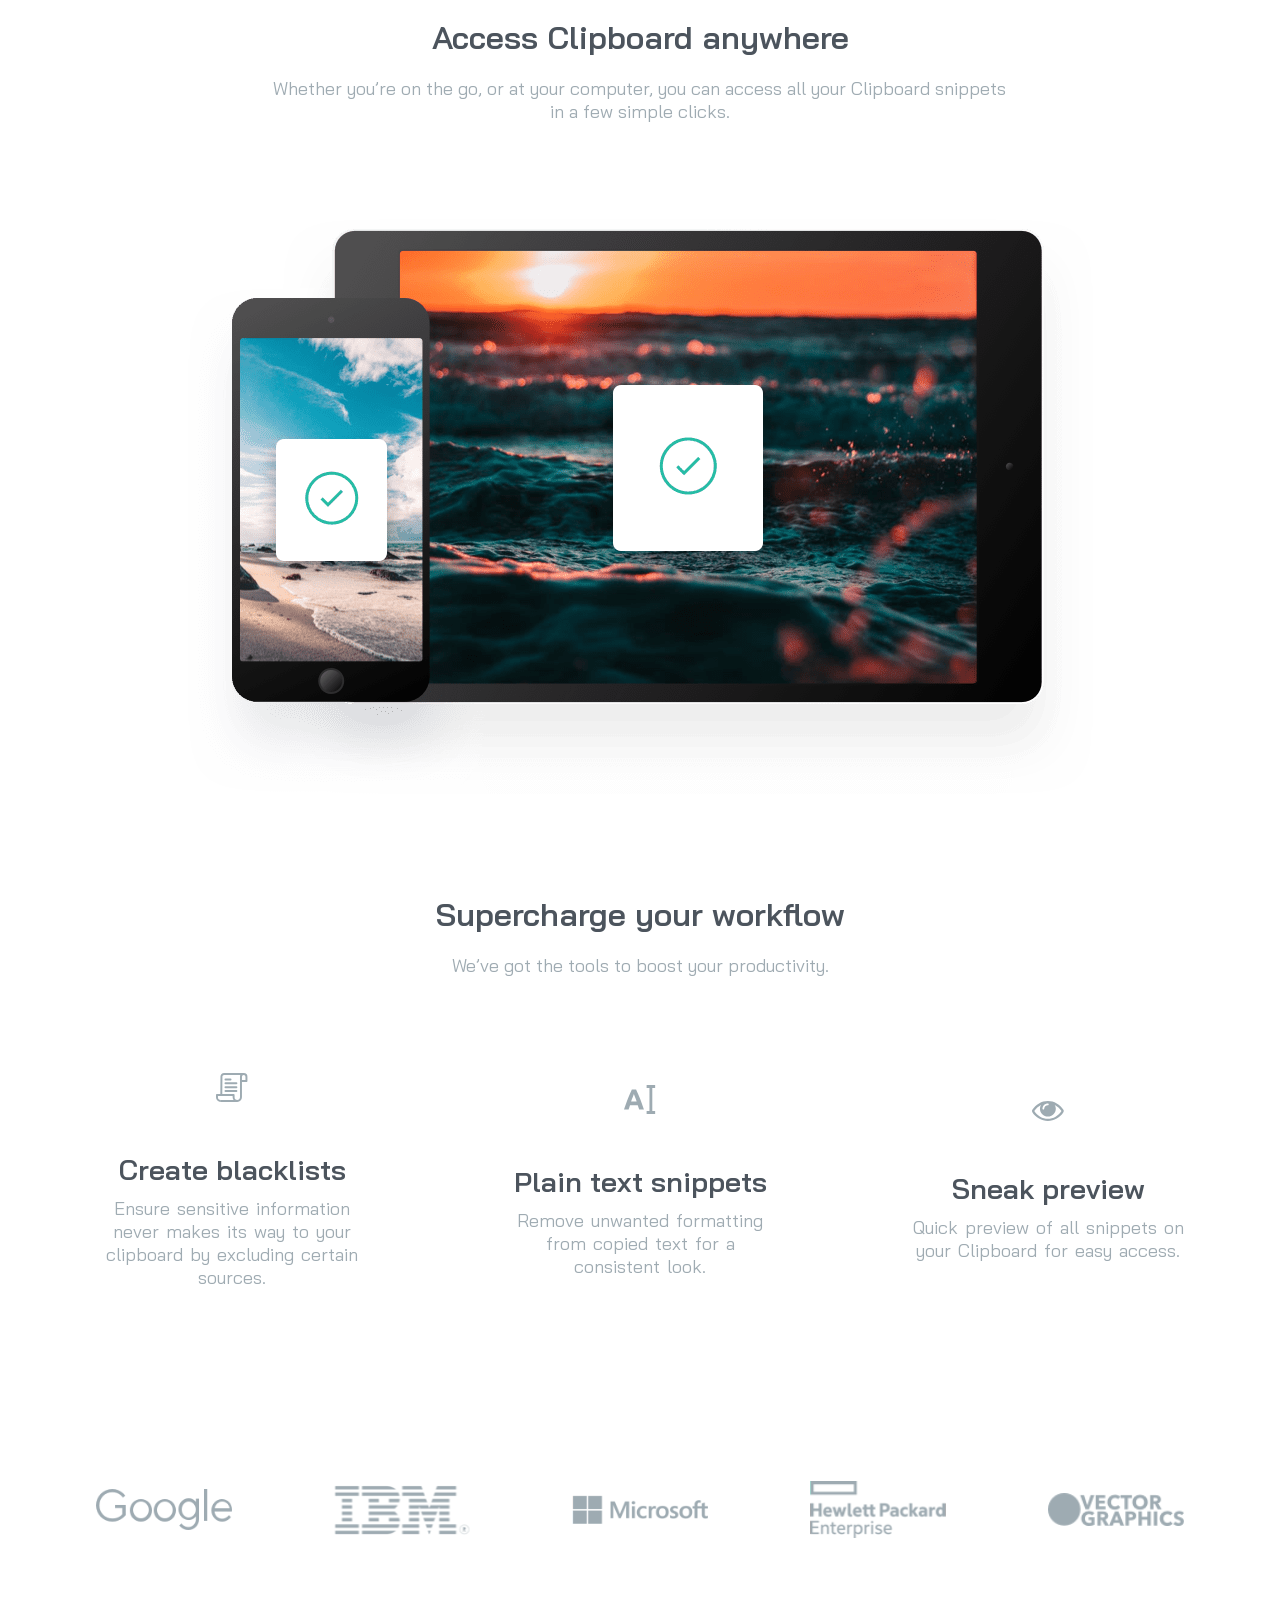
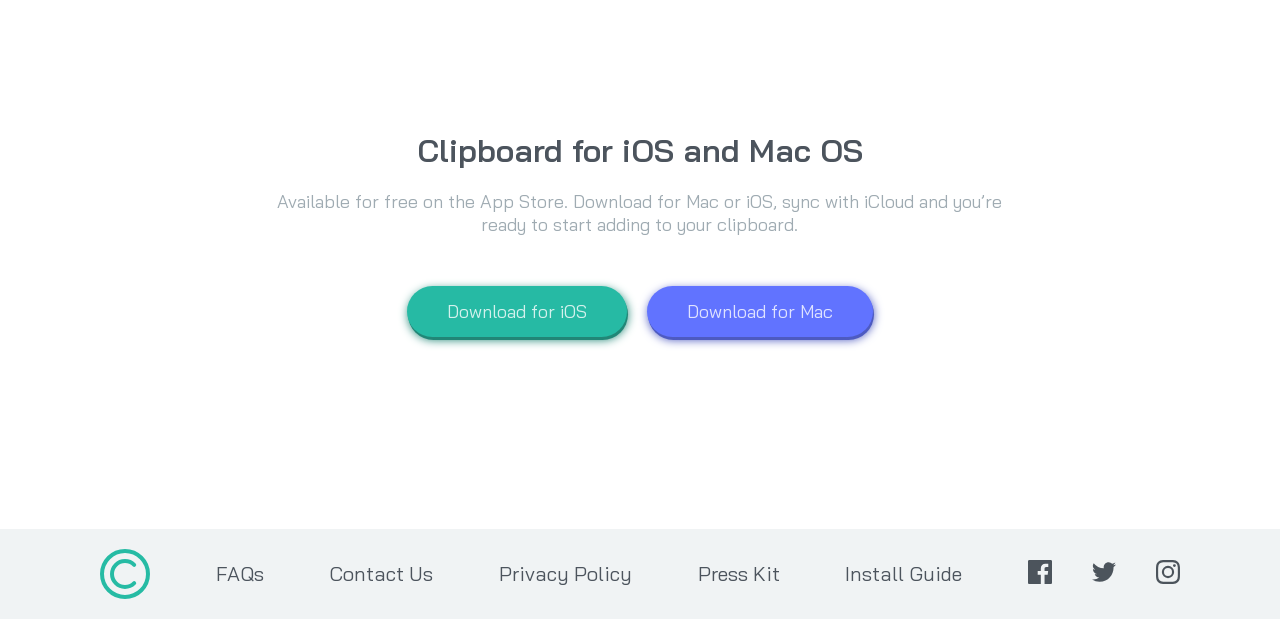
==== commit 8ef978a6: "Fourth Commit Responsiveness for 1024px screen size" ====
--- a/index.html
+++ b/index.html
@@ -138,23 +138,23 @@
       <button class="button-ios">Download for iOS</button>
       <button class="button-mac">Download for Mac</button>
     </div>
-    <footer>
-      <img src="images/logo.svg" alt="Clipboard Logo" class="footer-logo">
-      <ul>
-        <li><a href="#"> FAQs </li></a>        
-        <li><a href="#"> Contact Us</li></a>
-        <li><a href="#"> Privacy Policy</li></a>
-        <li><a href="#"> Press Kit</li></a>
-        <li><a href="#"> Install Guide</li></a>
-      </ul>
-      <div class="socials">
-        <a href="https://facebook.com"> <img src="images/icon-facebook.svg" alt="Facebook Logo" class="social-logo"></a>
-        <a href="hhtps://twitter.com"> <img src="images/icon-twitter.svg" alt="Twitter Logo" class="social-logo"></a>
-        <a href="https://instagram.com"> <img src="images/icon-instagram.svg" alt="Instagram Logo" class="social-logo-t"></a>  
-      </div>
-    </footer>
+   
   </div>
- 
+  <footer>
+    <img src="images/logo.svg" alt="Clipboard Logo" class="footer-logo">
+    <ul>
+      <li><a href="#"> FAQs </li></a>        
+      <li><a href="#"> Contact Us</li></a>
+      <li><a href="#"> Privacy Policy</li></a>
+      <li><a href="#"> Press Kit</li></a>
+      <li><a href="#"> Install Guide</li></a>
+    </ul>
+    <div class="socials">
+      <a href="https://facebook.com"> <img src="images/icon-facebook.svg" alt="Facebook Logo" class="social-logo"></a>
+      <a href="hhtps://twitter.com"> <img src="images/icon-twitter.svg" alt="Twitter Logo" class="social-logo"></a>
+      <a href="https://instagram.com"> <img src="images/icon-instagram.svg" alt="Instagram Logo" class="social-logo-t"></a>  
+    </div>
+  </footer>
 
   
   <!-- <footer>
--- a/index.css
+++ b/index.css
@@ -10,7 +10,7 @@
 body{
     background-image: url('images/bg-header-desktop.png');
     background-repeat: no-repeat;
-    background-size: auto;
+    background-size: contain;
 }
 .container{
     display: flex;
@@ -25,24 +25,24 @@
     align-items: center;
 }
 .clipboard{
-    height: 100px;
+    height: 200px;
 }
 .one-one{
-    font-size: 36px;
+    font-size: 65px;
     font-weight: 600;
     color: hsl(210, 10%, 33%) ;
-    margin-top: 50px;
+    margin-top: 60px;
 }
 .one-two{
-    font-size: 20px;
+    font-size: 30px;
     font-weight: 400;
     color: hsl(201, 11%, 66%) ;
-    margin-top: 20px;
+    margin-top: 50px;
     text-align: center;
     width: 60%;
 }
 .buttons{
-    margin-top: 50px;
+    margin-top: 70px;
     display: flex;
     flex-direction: row;
     align-items: center;
@@ -51,13 +51,13 @@
 .button-ios{
     border:none;
     border-radius: 50px;
-    padding: 14px 40px;
-    font-size: 18px;
+    padding: 20px 60px;
+    font-size: 25px;
     color:rgba(255, 255, 255, 0.8) ;
-    margin-right: 20px;
+    margin-right: 50px;
     background-color: hsl(171, 66%, 44%);
-    box-shadow: 1px 3px 10px 0px hsl(171deg 60% 33%), 
-                1px 3px 0px 0px hsl(171deg 60% 33%);
+    box-shadow: 1px 5px 10px 0px hsl(171deg 60% 33%), 
+                1px 5px 0px 0px hsl(171deg 60% 33%);
     transition: 75ms;
     cursor: pointer;
 }
@@ -70,8 +70,8 @@
 .button-mac{
     border:none;
     border-radius: 50px;
-    padding: 14px 40px;
-    font-size: 18px;
+    padding: 20px 60px;
+    font-size: 25px;
     color:rgba(255, 255, 255, 0.8) ;
     background-color: hsl(233, 100%, 69%); 
     box-shadow: 1px 3px 10px 0px hsl(233deg 48% 53%), 
@@ -92,27 +92,28 @@
     margin-bottom: 10%;
 }
 .two-one{
-    font-size: 32px;
+    font-size: 50px;
     font-weight: 600;
     color: hsl(210, 10%, 33%) ;
 }
 .two-two{
-    font-size: 18px;
+    font-size: 25px;
     font-weight: 400;
     color: hsl(201, 11%, 66%) ;
-    margin-top: 20px;
+    margin-top: 30px;
     text-align: center;
     width: 50%;
 }
 .part-three{
     display: flex;
     flex-direction: row;
-    justify-content: space-between;
+    justify-content: flex-start;
     margin-bottom: 10%;
+    width: 100%;
 }
 .computer-img{
-    height: 55%;
-    margin-left: -2.5%;
+    width: 50%;
+    margin-left: -2%;
     margin-right: 10%;
 }
 .three-one{
@@ -127,13 +128,13 @@
     width: 70%;
 }
 .three-one-text{
-    font-size: 28px;
+    font-size: 35px;
     font-weight: 600;
     color: hsl(210, 10%, 33%) ;
-    margin-bottom: 10px;
+    margin-bottom: 20px;
 }
 .three-one-small-text{
-    font-size: 18px;
+    font-size: 20px;
     font-weight: 400;
     word-spacing: 2px;
     color: hsl(201, 11%, 66%) ;
@@ -146,15 +147,15 @@
     margin-bottom: 7.5%;
 }
 .four-one{
-    font-size: 32px;
+    font-size: 50px;
     font-weight: 600;
     color: hsl(210, 10%, 33%) ; 
 }
 .four-two{
-    font-size: 18px;
+    font-size: 25px;
     font-weight: 400;
     color: hsl(201, 11%, 66%) ;
-    margin-top: 20px;
+    margin-top: 40px;
     text-align: center;
     width: 80%;
 }
@@ -171,15 +172,15 @@
     margin-bottom: 7.5%;
 }
 .six-one{
-    font-size: 32px;
+    font-size: 50px;
     font-weight: 600;
     color: hsl(210, 10%, 33%) ; 
 }
 .six-two{
-    font-size: 18px;
+    font-size: 25px;
     font-weight: 400;
     color: hsl(201, 11%, 66%) ;
-    margin-top: 20px;
+    margin-top: 40px;
     text-align: center;
 }
 .part-seven{
@@ -191,27 +192,31 @@
     margin-bottom: 15%;
 }
 .icon{
-    margin-bottom: 50px;
+    margin-bottom: 80px;
+    width: 5em;
 }
 .seven-one{
     display: flex;
     flex-direction: column;
     align-items: center;
+    width: 25%;
     margin-right: 10%;
 }
 .seven-one-three{
     display: flex;
     flex-direction: column;
     align-items: center;
+    width: 25%;
 }
 .seven-head{
-    font-size: 28px;
+    font-size: 35px;
     font-weight: 600;
     color: hsl(210, 10%, 33%) ;
-    margin-bottom: 10px;
+    margin-bottom: 20px;
+    text-align: center;
 }
 .seven-body{
-    font-size: 18px;
+    font-size: 20px;
     font-weight: 400;
     word-spacing: 2px;
     color: hsl(201, 11%, 66%) ;
@@ -230,16 +235,19 @@
     flex-direction: column;
     align-items: center;
 }
+.logos{
+    width: 10em;
+}
 .nine-one{
-    font-size: 32px;
+    font-size: 50px;
     font-weight: 600;
     color: hsl(210, 10%, 33%) ; 
 }
 .nine-two{
-    font-size: 18px;
+    font-size: 25px;
     font-weight: 400;
     color: hsl(201, 11%, 66%) ;
-    margin-top: 20px;
+    margin-top: 40px;
     text-align: center;
     width: 70%;
 }
@@ -270,8 +278,570 @@
 .socials{
     display: flex;
     flex-direction: row;
+    align-items: center;
 }
 .social-logo{
     padding-right: 20px;
 }
 
+@media  screen and (max-width: 1440px) {
+    body{
+        background-image: url('images/bg-header-desktop.png');
+        background-repeat: no-repeat;
+        background-size: auto;
+    }
+    .container{
+        display: flex;
+        flex-direction: column;
+        align-items: center;
+        width: 100%;
+        margin: 8% auto 0% auto;
+    }
+    .part-one{
+        display: flex;
+        flex-direction: column;
+        align-items: center;
+    }
+    .clipboard{
+        height: 100px;
+    }
+    .one-one{
+        font-size: 36px;
+        font-weight: 600;
+        color: hsl(210, 10%, 33%) ;
+        margin-top: 50px;
+    }
+    .one-two{
+        font-size: 20px;
+        font-weight: 400;
+        color: hsl(201, 11%, 66%) ;
+        margin-top: 20px;
+        text-align: center;
+        width: 60%;
+    }
+    .buttons{
+        margin-top: 50px;
+        display: flex;
+        flex-direction: row;
+        align-items: center;
+        margin-bottom: 15%;
+    }
+    .button-ios{
+        border:none;
+        border-radius: 50px;
+        padding: 14px 40px;
+        font-size: 18px;
+        color:rgba(255, 255, 255, 0.8) ;
+        margin-right: 20px;
+        background-color: hsl(171, 66%, 44%);
+        box-shadow: 1px 3px 10px 0px hsl(171deg 60% 33%), 
+                    1px 3px 0px 0px hsl(171deg 60% 33%);
+        transition: 75ms;
+        cursor: pointer;
+    }
+    .button-ios:hover{
+        transition: 75ms;
+        background-color: hsla(171, 66%, 44%, 0.8);
+        box-shadow: 1px 3px 10px 0px hsl(171deg 60% 33%, 0.8), 
+                    1px 3px 0px 0px hsl(171deg 60% 33%, 0.8);
+    }
+    .button-mac{
+        border:none;
+        border-radius: 50px;
+        padding: 14px 40px;
+        font-size: 18px;
+        color:rgba(255, 255, 255, 0.8) ;
+        background-color: hsl(233, 100%, 69%); 
+        box-shadow: 1px 3px 10px 0px hsl(233deg 48% 53%), 
+                    1px 3px 0px 0px hsl(233deg 48% 53%);
+        transition: 75ms; 
+        cursor: pointer;
+    }
+    .button-mac:hover{
+        transition: 75ms;
+        background-color: hsl(233, 100%, 69%, 0.8); 
+        box-shadow: 1px 3px 10px 0px hsl(233deg 48% 53%, 0.8), 
+                    1px 3px 0px 0px hsl(233deg 48% 53%, 0.8); 
+    }
+    .part-two{
+        display: flex;
+        flex-direction: column;
+        align-items: center;
+        margin-bottom: 10%;
+    }
+    .two-one{
+        font-size: 32px;
+        font-weight: 600;
+        color: hsl(210, 10%, 33%) ;
+    }
+    .two-two{
+        font-size: 18px;
+        font-weight: 400;
+        color: hsl(201, 11%, 66%) ;
+        margin-top: 20px;
+        text-align: center;
+        width: 50%;
+    }
+    .part-three{
+        display: flex;
+        flex-direction: row;
+        justify-content: space-between;
+        margin-bottom: 10%;
+    }
+    .computer-img{
+        height: 55%;
+        width: 60%;
+        margin-left: -2.5%;
+        margin-right: 10%;
+    }
+    .three-one{
+        margin-top: 2.5%;
+        display: flex;
+        flex-direction: column;
+    }
+    .three-one-one, .three-one-two, .three-one-three{
+        display: flex;
+        flex-direction: column;
+        justify-content: flex-start;
+        width: 70%;
+    }
+    .three-one-text{
+        font-size: 28px;
+        font-weight: 600;
+        color: hsl(210, 10%, 33%) ;
+        margin-bottom: 10px;
+    }
+    .three-one-small-text{
+        font-size: 18px;
+        font-weight: 400;
+        word-spacing: 2px;
+        color: hsl(201, 11%, 66%) ;
+        margin-bottom: 10%;
+    }
+    .part-four{
+        display: flex;
+        flex-direction: column;
+        align-items: center;
+        margin-bottom: 7.5%;
+    }
+    .four-one{
+        font-size: 32px;
+        font-weight: 600;
+        color: hsl(210, 10%, 33%) ; 
+    }
+    .four-two{
+        font-size: 18px;
+        font-weight: 400;
+        color: hsl(201, 11%, 66%) ;
+        margin-top: 20px;
+        text-align: center;
+        width: 80%;
+    }
+    .part-five{
+        margin-bottom: 7.5%;
+    }
+    .devices-image{
+        align-self: center;
+    }
+    .part-six{
+        display: flex;
+        flex-direction: column;
+        align-items: center;
+        margin-bottom: 7.5%;
+    }
+    .six-one{
+        font-size: 32px;
+        font-weight: 600;
+        color: hsl(210, 10%, 33%) ; 
+    }
+    .six-two{
+        font-size: 18px;
+        font-weight: 400;
+        color: hsl(201, 11%, 66%) ;
+        margin-top: 20px;
+        text-align: center;
+    }
+    .part-seven{
+        display: flex;
+        flex-direction: row;
+        justify-content: space-between;
+        width: 85%;
+        align-items: center;
+        margin-bottom: 15%;
+    }
+    .icon{
+        margin-bottom: 50px;
+        width: 2em;
+    }
+    .seven-one{
+        display: flex;
+        flex-direction: column;
+        align-items: center;
+        margin-right: 10%;
+    }
+    .seven-one-three{
+        display: flex;
+        flex-direction: column;
+        align-items: center;
+    }
+    .seven-head{
+        font-size: 28px;
+        font-weight: 600;
+        color: hsl(210, 10%, 33%) ;
+        margin-bottom: 10px;
+    }
+    .seven-body{
+        font-size: 18px;
+        font-weight: 400;
+        word-spacing: 2px;
+        color: hsl(201, 11%, 66%) ;
+        text-align: center;
+    }
+    .part-eight{
+        display: flex;
+        flex-direction: row;
+        justify-content: space-between;
+        align-items: center;
+        width: 85%;
+        margin-bottom: 15%;
+    }
+    .logos{
+        width: 8.5em;
+    }
+    .part-nine{
+        display: flex;
+        flex-direction: column;
+        align-items: center;
+    }
+    .nine-one{
+        font-size: 32px;
+        font-weight: 600;
+        color: hsl(210, 10%, 33%) ; 
+    }
+    .nine-two{
+        font-size: 18px;
+        font-weight: 400;
+        color: hsl(201, 11%, 66%) ;
+        margin-top: 20px;
+        text-align: center;
+        width: 70%;
+    }
+    footer{
+        position: bottom;
+        display: flex;
+        flex-direction: row;
+        align-items: center;
+        justify-content: space-between;
+        background-color: hsl(195, 14%, 95%);
+        margin-bottom: 0;
+        width: 100%;
+        padding: 20px 100px;
+    }
+    .footer-logo{
+        height: 50px;
+    }
+    ul{
+        list-style: none;
+        display: contents;
+        width: 30%;
+    }
+    li a{
+        font-size: 20px;
+        font-weight: 400;
+        color: hsl(210, 10%, 33%) ;
+        cursor: pointer;
+    }
+    .socials{
+        display: flex;
+        flex-direction: row;
+    }
+    .social-logo{
+        padding-right: 40px;
+    }
+}
+@media  screen and (max-width: 1024px) {
+    body{
+        background-image: url('images/bg-header-desktop.png');
+        background-repeat: no-repeat;
+        background-size: auto;
+    }
+    .container{
+        display: flex;
+        flex-direction: column;
+        align-items: center;
+        width: 100%;
+        margin: 8% auto 0% auto;
+    }
+    .part-one{
+        display: flex;
+        flex-direction: column;
+        align-items: center;
+    }
+    .clipboard{
+        height: 80px;
+    }
+    .one-one{
+        font-size: 34px;
+        font-weight: 600;
+        color: hsl(210, 10%, 33%) ;
+        margin-top: 40px;
+    }
+    .one-two{
+        font-size: 16px;
+        font-weight: 400;
+        color: hsl(201, 11%, 66%) ;
+        margin-top: 15px;
+        text-align: center;
+        width: 60%;
+    }
+    .buttons{
+        margin-top: 40px;
+        display: flex;
+        flex-direction: row;
+        align-items: center;
+        margin-bottom: 15%;
+    }
+    .button-ios{
+        border:none;
+        border-radius: 50px;
+        padding: 10px 30px;
+        font-size: 14px;
+        color:rgba(255, 255, 255, 0.8) ;
+        margin-right: 20px;
+        background-color: hsl(171, 66%, 44%);
+        box-shadow: 1px 3px 10px 0px hsl(171deg 60% 33%), 
+                    1px 3px 0px 0px hsl(171deg 60% 33%);
+        transition: 75ms;
+        cursor: pointer;
+    }
+    .button-ios:hover{
+        transition: 75ms;
+        background-color: hsla(171, 66%, 44%, 0.8);
+        box-shadow: 1px 3px 10px 0px hsl(171deg 60% 33%, 0.8), 
+                    1px 3px 0px 0px hsl(171deg 60% 33%, 0.8);
+    }
+    .button-mac{
+        border:none;
+        border-radius: 50px;
+        padding: 10px 30px;
+        font-size: 14px;
+        color:rgba(255, 255, 255, 0.8) ;
+        background-color: hsl(233, 100%, 69%); 
+        box-shadow: 1px 3px 10px 0px hsl(233deg 48% 53%), 
+                    1px 3px 0px 0px hsl(233deg 48% 53%);
+        transition: 75ms; 
+        cursor: pointer;
+    }
+    .button-mac:hover{
+        transition: 75ms;
+        background-color: hsl(233, 100%, 69%, 0.8); 
+        box-shadow: 1px 3px 10px 0px hsl(233deg 48% 53%, 0.8), 
+                    1px 3px 0px 0px hsl(233deg 48% 53%, 0.8); 
+    }
+    .part-two{
+        display: flex;
+        flex-direction: column;
+        align-items: center;
+        margin-bottom: 10%;
+    }
+    .two-one{
+        font-size: 28px;
+        font-weight: 600;
+        color: hsl(210, 10%, 33%) ;
+    }
+    .two-two{
+        font-size: 16px;
+        font-weight: 400;
+        color: hsl(201, 11%, 66%) ;
+        margin-top: 15px;
+        text-align: center;
+        width: 50%;
+    }
+    .part-three{
+        display: flex;
+        flex-direction: row;
+        justify-content: space-between;
+        margin-bottom: 10%;
+    }
+    .computer-img{
+        height: 50%;
+        width: 50%;
+        margin-left: -2.5%;
+        margin-right: 10%;
+    }
+    .three-one{
+        margin-top: 2.5%;
+        display: flex;
+        flex-direction: column;
+    }
+    .three-one-one, .three-one-two, .three-one-three{
+        display: flex;
+        flex-direction: column;
+        justify-content: flex-start;
+        width: 70%;
+    }
+    .three-one-text{
+        font-size: 22px;
+        font-weight: 600;
+        color: hsl(210, 10%, 33%) ;
+        margin-bottom: 5px;
+    }
+    .three-one-small-text{
+        font-size: 14px;
+        font-weight: 400;
+        word-spacing: 2px;
+        color: hsl(201, 11%, 66%) ;
+        margin-bottom: 7%;
+    }
+    .part-four{
+        display: flex;
+        flex-direction: column;
+        width: 80%;
+        align-items: center;
+        margin-bottom: 7.5%;
+    }
+    .four-one{
+        font-size: 28px;
+        font-weight: 600;
+        color: hsl(210, 10%, 33%) ; 
+    }
+    .four-two{
+        font-size: 16px;
+        font-weight: 400;
+        color: hsl(201, 11%, 66%) ;
+        margin-top: 20px;
+        text-align: center;
+        width: 80%;
+    }
+    .part-five{
+        display: flex;
+        justify-content: center;
+        align-items: center;
+        margin-bottom: 7.5%;
+    }
+    .devices-image{
+        align-self: center;
+        width: 80%;
+    }
+    .part-six{
+        display: flex;
+        flex-direction: column;
+        align-items: center;
+        margin-bottom: 7.5%;
+    }
+    .six-one{
+        font-size: 28px;
+        font-weight: 600;
+        color: hsl(210, 10%, 33%) ; 
+    }
+    .six-two{
+        font-size: 16px;
+        font-weight: 400;
+        color: hsl(201, 11%, 66%) ;
+        margin-top: 20px;
+        text-align: center;
+    }
+    .part-seven{
+        display: flex;
+        flex-direction: row;
+        justify-content: space-evenly;
+        width: 85%;
+        align-items: center;
+        margin-bottom: 15%;
+    }
+    .icon{
+        margin-bottom: 40px;
+        width: 2em;
+    }
+    .seven-one{
+        display: flex;
+        flex-direction: column;
+        align-items: center;
+        margin-right: 10%;
+    }
+    .seven-one-three{
+        display: flex;
+        flex-direction: column;
+        align-items: center;
+    }
+    .seven-head{
+        font-size: 24px;
+        font-weight: 600;
+        color: hsl(210, 10%, 33%) ;
+        margin-bottom: 10px;
+    }
+    .seven-body{
+        font-size: 14px;
+        font-weight: 400;
+        word-spacing: 2px;
+        color: hsl(201, 11%, 66%) ;
+        text-align: center;
+    }
+    .part-eight{
+        display: flex;
+        flex-direction: row;
+        justify-content: space-between;
+        align-items: center;
+        width: 80%;
+        margin-bottom: 15%;
+    }
+    .logos{
+        width: 6.5em;
+    }
+    .part-nine{
+        display: flex;
+        flex-direction: column;
+        align-items: center;
+    }
+    .nine-one{
+        font-size: 28px;
+        font-weight: 600;
+        color: hsl(210, 10%, 33%) ; 
+    }
+    .nine-two{
+        font-size: 16px;
+        font-weight: 400;
+        color: hsl(201, 11%, 66%) ;
+        margin-top: 15px;
+        text-align: center;
+        width: 70%;
+    }
+    footer{
+        position: bottom;
+        display: flex;
+        flex-direction: row;
+        align-items: center;
+        justify-content: space-between;
+        background-color: hsl(195, 14%, 95%);
+        margin-bottom: 0;
+        width: 100%;
+        padding: 15px 80px;
+    }
+    .footer-logo{
+        height: 35px;
+    }
+    ul{
+        list-style: none;
+        display: contents;
+        width: 30%;
+    }
+    li a{
+        font-size: 16px;
+        font-weight: 400;
+        color: hsl(210, 10%, 33%) ;
+        cursor: pointer;
+    }
+    .socials{
+        display: flex;
+        flex-direction: row;
+    }
+    .social-logo{
+        width: 35px;
+        padding-right: 15px;
+    }
+    .social-logo-t{
+        width: 35px;
+        padding-right: 15px;
+    }
+}
+
